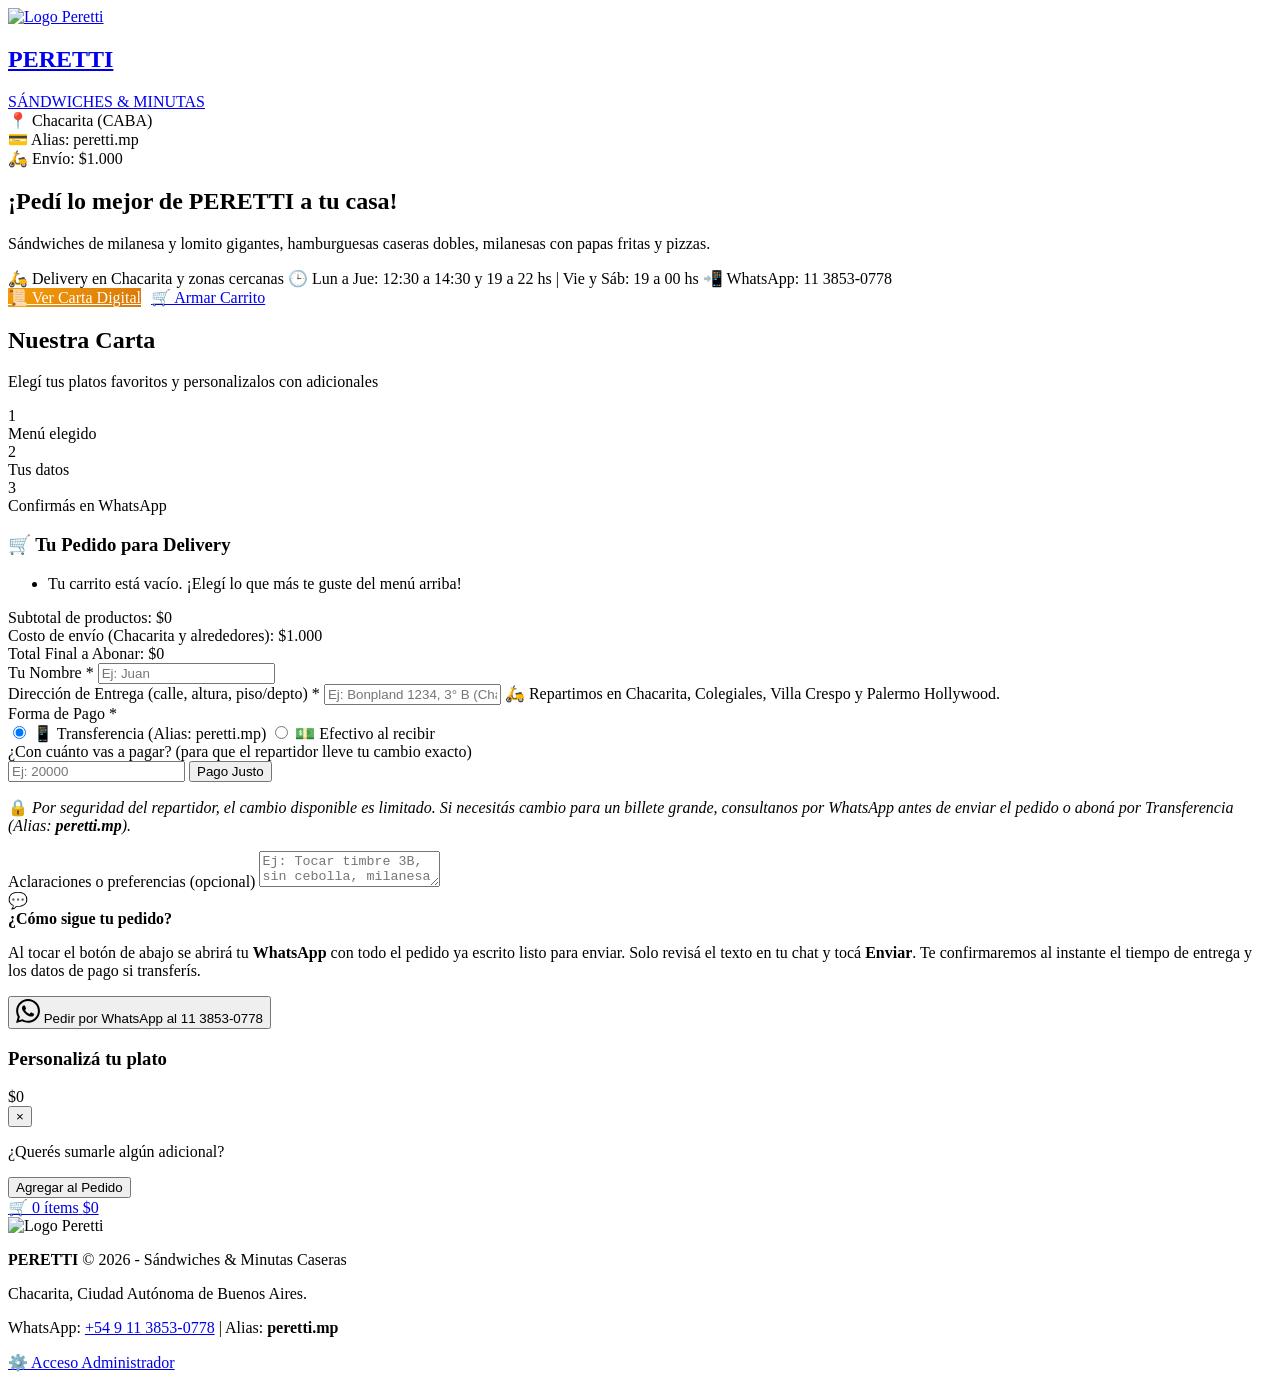
==== index.html @ 995c4666 "Add files via upload" ====
<!DOCTYPE html>
<html lang="es">

<head>
    <meta charset="UTF-8">
    <meta name="viewport" content="width=device-width, initial-scale=1.0">
    <title>PERETTI | Sándwiches, Hamburguesas & Minutas - Chacarita</title>
    <link rel="preconnect" href="https://fonts.googleapis.com">
    <link rel="preconnect" href="https://fonts.gstatic.com" crossorigin>
    <link href="https://fonts.googleapis.com/css2?family=Poppins:wght@400;500;600;700;800&display=swap" rel="stylesheet">
    <link rel="stylesheet" href="css/style.css">
    <link rel="icon" type="image/png" href="img/logo/logo.png">
</head>

<body>

    <header>
        <nav class="navbar">
            <a href="#" class="logo-brand">
                <img src="img/logo/logo.png" alt="Logo Peretti" class="brand-logo-img">
                <div class="brand-text">
                    <h1>PERETTI</h1>
                    <span>SÁNDWICHES & MINUTAS</span>
                </div>
            </a>
            <div class="nav-badges">
                <div class="badge-pill">
                    <span>📍</span> Chacarita (CABA)
                </div>
                <div class="badge-pill" id="nav-alias">
                    <span>💳</span> Alias: peretti.mp
                </div>
                <div class="badge-pill highlight badge-delivery-cost">
                    <span>🛵</span> Envío: $1.000
                </div>
            </div>
        </nav>
    </header>

    <main>
        <!-- HERO BANNER -->
        <section class="hero">
            <div class="hero-banner">
                <div class="hero-info">
                    <h2>¡Pedí lo mejor de <span>PERETTI</span> a tu casa!</h2>
                    <p>Sándwiches de milanesa y lomito gigantes, hamburguesas caseras dobles, milanesas con papas fritas y pizzas.</p>
                    <div class="hero-badges">
                        <span class="hero-badge-item">🛵 Delivery en Chacarita y zonas cercanas</span>
                        <span class="hero-badge-item" id="hero-schedule">🕒 Lun a Jue: 12:30 a 14:30 y 19 a 22 hs | Vie y Sáb: 19 a 00 hs</span>
                        <span class="hero-badge-item">📲 WhatsApp: 11 3853-0778</span>
                    </div>
                </div>
                <div class="hero-cta" style="display: flex; gap: 10px; flex-wrap: wrap;">
                    <a href="menu.html" class="btn-hero-menu" style="background: linear-gradient(135deg, #f59e0b, #d97706); color: #fff;">
                        📜 Ver Carta Digital
                    </a>
                    <a href="#menu" class="btn-hero-menu">
                        🛒 Armar Carrito
                    </a>
                </div>
            </div>
        </section>

        <!-- SECCIÓN DE MENÚ -->
        <section id="menu" class="menu-section">
            <div class="section-header">
                <h2>Nuestra Carta</h2>
                <p>Elegí tus platos favoritos y personalizalos con adicionales</p>
            </div>
            <div id="menu-container">
                <!-- Generado dinámicamente por js/script.js -->
            </div>
        </section>

        <!-- SECCIÓN DE PEDIDO / CHECKOUT -->
        <section id="pedido" class="order-section">
            <div class="checkout-box">

                <!-- STEPPER / NUBE DE PASOS INTERACTIVA -->
                <div class="stepper-container">
                    <div class="step-item active">
                        <div class="step-circle">1</div>
                        <span class="step-label">Menú elegido</span>
                    </div>
                    <div class="step-line"></div>
                    <div class="step-item active">
                        <div class="step-circle">2</div>
                        <span class="step-label">Tus datos</span>
                    </div>
                    <div class="step-line"></div>
                    <div class="step-item">
                        <div class="step-circle">3</div>
                        <span class="step-label">Confirmás en WhatsApp</span>
                    </div>
                </div>

                <h3>🛒 Tu Pedido para Delivery</h3>
                
                <ul id="cart-items">
                    <li id="empty-cart-msg">Tu carrito está vacío. ¡Elegí lo que más te guste del menú arriba!</li>
                </ul>

                <!-- DESGLOSE DE TOTALES -->
                <div class="cart-breakdown">
                    <div class="breakdown-row">
                        <span>Subtotal de productos:</span>
                        <span id="cart-subtotal">$0</span>
                    </div>
                    <div class="breakdown-row">
                        <span>Costo de envío (Chacarita y alrededores):</span>
                        <span id="cart-delivery">$1.000</span>
                    </div>
                    <div class="breakdown-row total-row">
                        <span>Total Final a Abonar:</span>
                        <span id="cart-total">$0</span>
                    </div>
                </div>

                <!-- FORMULARIO DE ENTREGA -->
                <form id="order-form" onsubmit="return false;">
                    <div class="form-group">
                        <label for="nombre">Tu Nombre *</label>
                        <input type="text" id="nombre" class="form-control" placeholder="Ej: Juan" required>
                    </div>

                    <div class="form-group">
                        <label for="direccion">Dirección de Entrega (calle, altura, piso/depto) *</label>
                        <input type="text" id="direccion" class="form-control" placeholder="Ej: Bonpland 1234, 3° B (Chacarita)" required>
                        <span class="input-hint">🛵 Repartimos en Chacarita, Colegiales, Villa Crespo y Palermo Hollywood.</span>
                    </div>

                    <!-- FORMA DE PAGO -->
                    <div class="form-group">
                        <label>Forma de Pago *</label>
                        <div class="radio-group">
                            <label class="radio-card">
                                <input type="radio" name="forma_pago" value="transferencia" checked>
                                📱 Transferencia (Alias: peretti.mp)
                            </label>
                            <label class="radio-card">
                                <input type="radio" name="forma_pago" value="efectivo">
                                💵 Efectivo al recibir
                            </label>
                        </div>
                    </div>

                    <!-- OPCIONES DINÁMICAS DE EFECTIVO -->
                    <div id="cash-options-container" class="cash-options-box hidden">
                        <label for="monto_abona">¿Con cuánto vas a pagar? (para que el repartidor lleve tu cambio exacto)</label>
                        <div class="cash-input-row">
                            <input type="number" id="monto_abona" class="form-control" placeholder="Ej: 20000" min="0" step="500">
                            <button type="button" id="btn-pago-justo" class="btn-secondary">Pago Justo</button>
                        </div>
                        <div id="cash-change-feedback" class="cash-feedback"></div>
                        <p class="cash-security-note">
                            🔒 <em>Por seguridad del repartidor, el cambio disponible es limitado. Si necesitás cambio para un billete grande, consultanos por WhatsApp antes de enviar el pedido o aboná por Transferencia (Alias: <strong>peretti.mp</strong>).</em>
                        </p>
                    </div>

                    <div class="form-group">
                        <label for="aclaraciones">Aclaraciones o preferencias (opcional)</label>
                        <textarea id="aclaraciones" class="form-control" rows="2" placeholder="Ej: Tocar timbre 3B, sin cebolla, milanesa bien cocida..."></textarea>
                    </div>

                    <!-- NUBE INFORMATIVA PRE-WHATSAPP -->
                    <div class="info-cloud-box">
                        <div class="cloud-icon">💬</div>
                        <div class="cloud-text">
                            <strong>¿Cómo sigue tu pedido?</strong>
                            <p>Al tocar el botón de abajo se abrirá tu <strong>WhatsApp</strong> con todo el pedido ya escrito listo para enviar. Solo revisá el texto en tu chat y tocá <strong>Enviar</strong>. Te confirmaremos al instante el tiempo de entrega y los datos de pago si transferís.</p>
                        </div>
                    </div>

                    <button type="button" id="whatsapp-button" class="btn-submit-order">
                        <svg width="24" height="24" viewBox="0 0 24 24" fill="currentColor">
                            <path d="M.057 24l1.687-6.163c-1.041-1.804-1.588-3.849-1.587-5.946.003-6.556 5.338-11.891 11.893-11.891 3.181.001 6.167 1.24 8.413 3.488 2.245 2.248 3.481 5.236 3.48 8.414-.003 6.557-5.338 11.892-11.893 11.892-1.99-.001-3.951-.5-5.688-1.448l-6.305 1.654zm6.597-3.807c1.676.995 3.276 1.591 5.392 1.592 5.448 0 9.886-4.434 9.889-9.885.002-5.462-4.415-9.89-9.881-9.892-5.452 0-9.887 4.434-9.889 9.884-.001 2.225.651 3.891 1.746 5.634l-.999 3.648 3.742-.981zm11.387-5.464c-.074-.124-.272-.198-.57-.347-.297-.149-1.758-.868-2.031-.967-.272-.099-.47-.149-.669.149-.198.297-.768.967-.941 1.165-.173.198-.347.223-.644.074-.297-.149-1.255-.462-2.39-1.475-.883-.788-1.48-1.761-1.653-2.059-.173-.297-.018-.458.13-.606.134-.133.297-.347.446-.521.151-.172.2-.296.3-.495.099-.198.05-.372-.025-.521-.075-.148-.669-1.611-.916-2.206-.242-.579-.487-.501-.669-.51l-.57-.01c-.198 0-.52.074-.792.372s-1.04 1.016-1.04 2.479 1.065 2.876 1.213 3.074c.149.198 2.095 3.2 5.076 4.487.709.306 1.263.489 1.694.626.712.226 1.36.194 1.872.118.571-.085 1.758-.719 2.006-1.413.248-.695.248-1.29.173-1.414z"/>
                        </svg>
                        Pedir por WhatsApp al 11 3853-0778
                    </button>
                </form>
            </div>
        </section>
    </main>

    <!-- MODAL DE ADICIONALES / EXTRAS -->
    <div id="extras-modal" class="modal-backdrop hidden">
        <div class="modal-card">
            <div class="modal-header">
                <div>
                    <h3 id="modal-product-name">Personalizá tu plato</h3>
                    <span id="modal-base-price" class="modal-base-price">$0</span>
                </div>
                <button type="button" id="modal-close-btn" class="modal-close">&times;</button>
            </div>
            <div class="modal-body">
                <p class="extras-subtitle">¿Querés sumarle algún adicional?</p>
                <div id="modal-extras-list" class="extras-list">
                    <!-- Checkboxes generados dinámicamente -->
                </div>
            </div>
            <div class="modal-footer">
                <button type="button" id="modal-confirm-btn" class="btn-confirm-extras">
                    Agregar al Pedido
                </button>
            </div>
        </div>
    </div>

    <!-- Botón flotante para celulares -->
    <a href="#pedido" id="float-cart" class="floating-cart hidden">
        <span>🛒 <span id="float-cart-count">0 ítems</span></span>
        <span id="float-cart-total">$0</span>
    </a>

    <footer>
        <div class="footer-content">
            <img src="img/logo/logo.png" alt="Logo Peretti" class="footer-logo">
            <p><strong>PERETTI</strong> &copy; 2026 - Sándwiches & Minutas Caseras</p>
            <p>Chacarita, Ciudad Autónoma de Buenos Aires.</p>
            <p class="footer-contact">
                WhatsApp: <a href="https://wa.me/5491138530778">+54 9 11 3853-0778</a> | Alias: <strong>peretti.mp</strong>
            </p>
            <p class="footer-admin">
                <a href="admin.html" class="admin-link">⚙️ Acceso Administrador</a>
            </p>
        </div>
    </footer>

    <script src="js/menu-data.js"></script>
    <script src="js/script.js"></script>
</body>

</html>
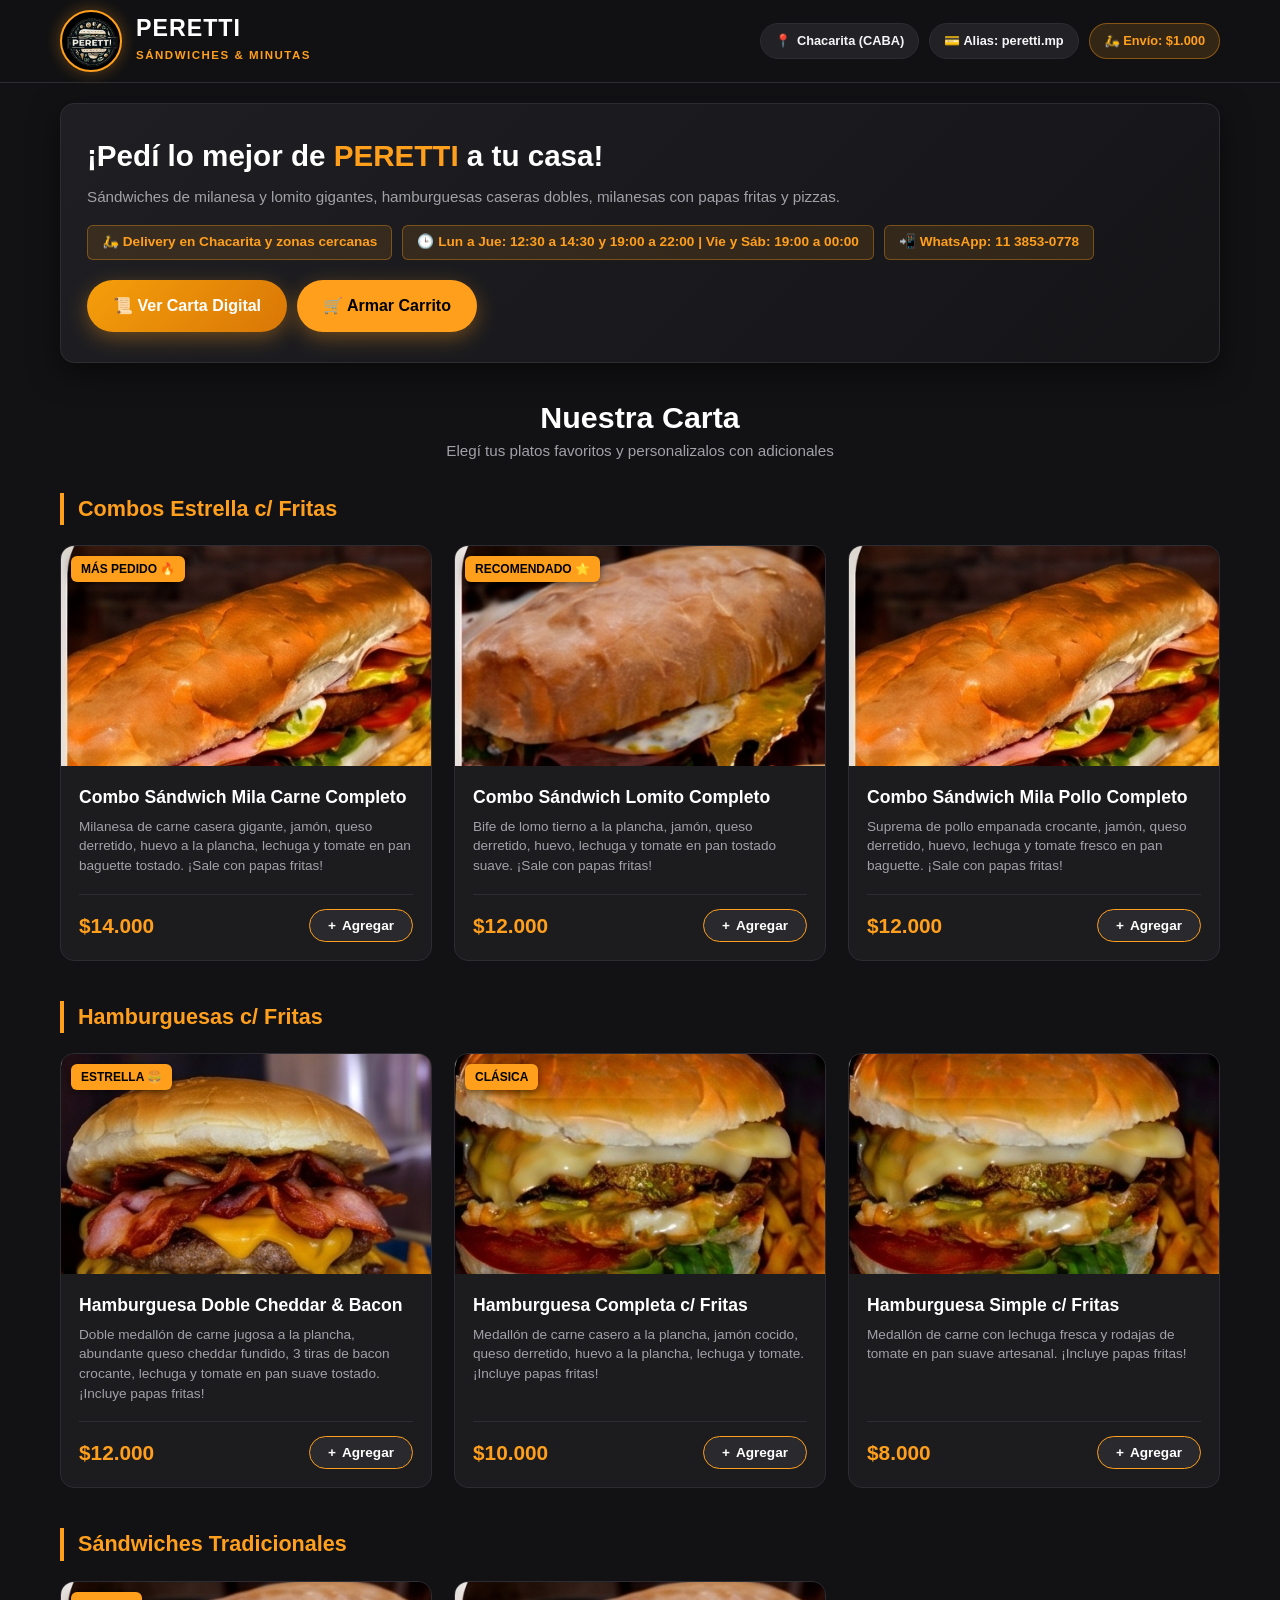
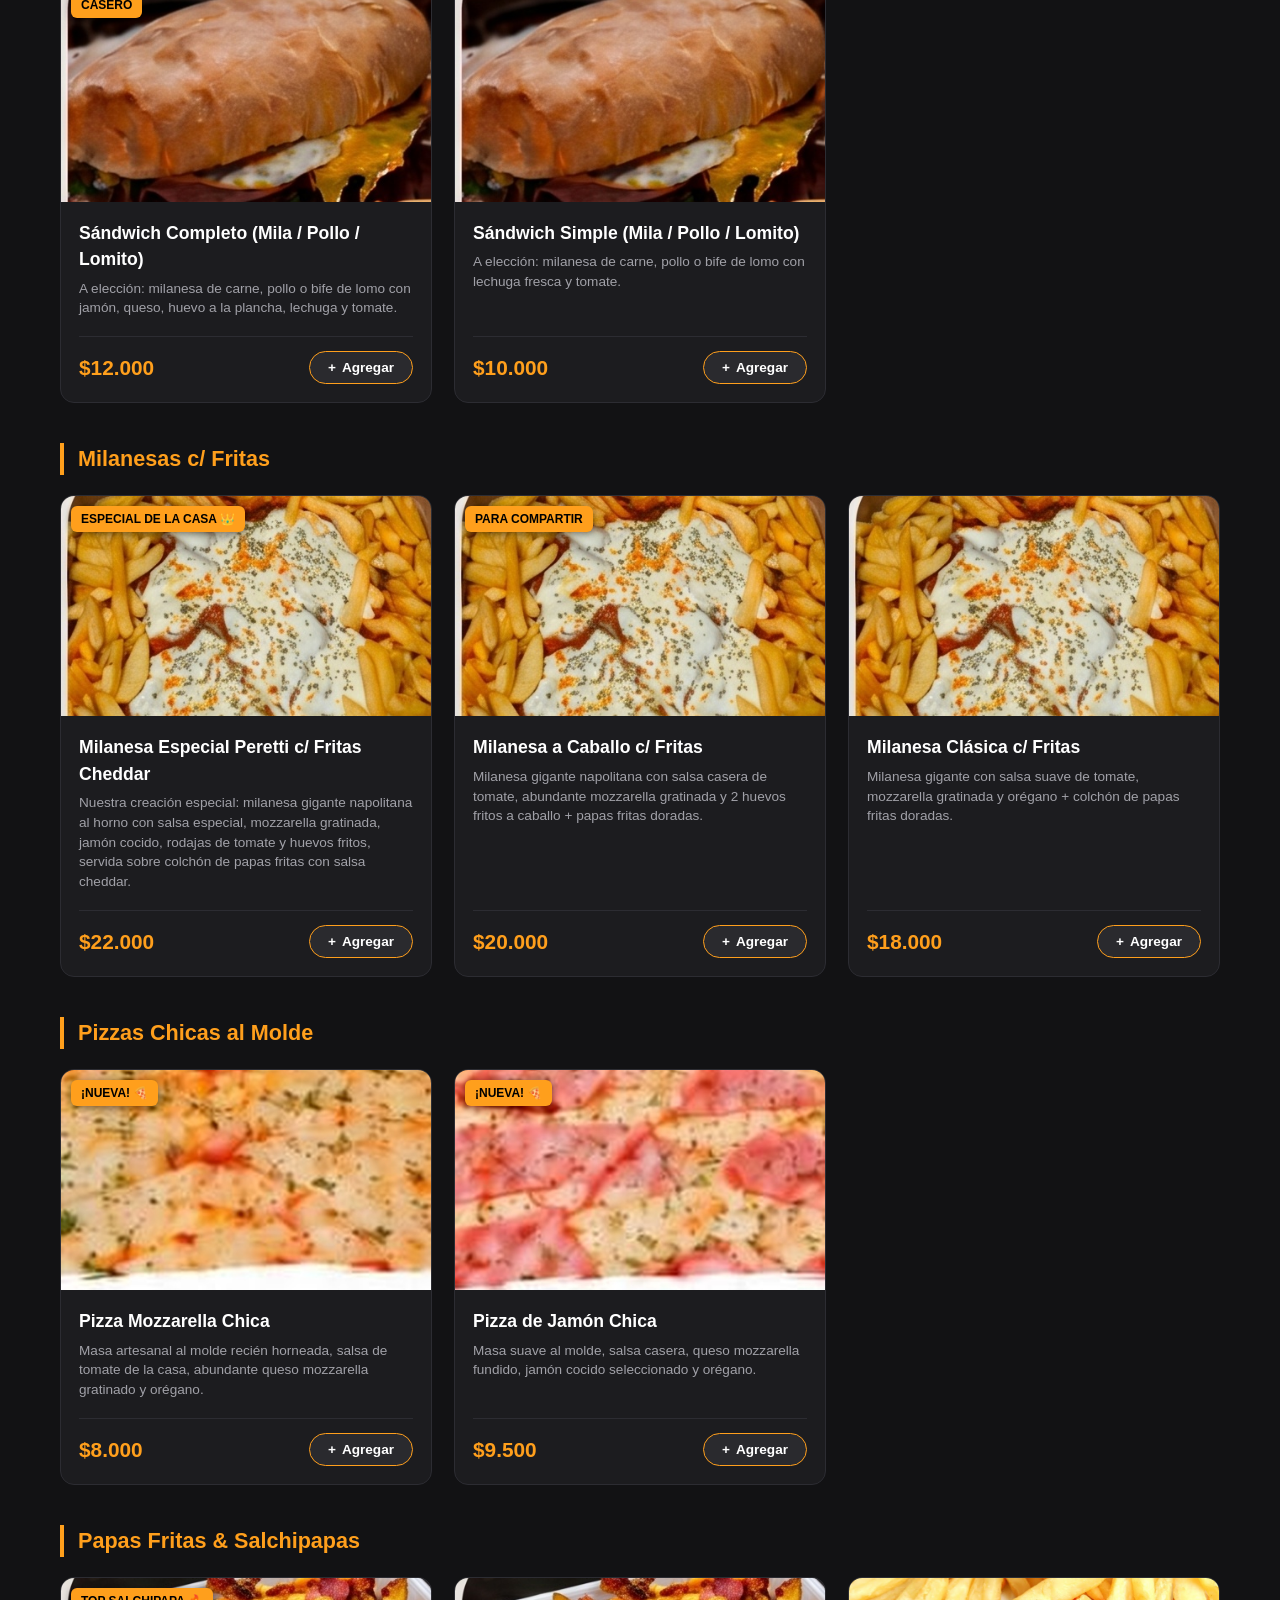
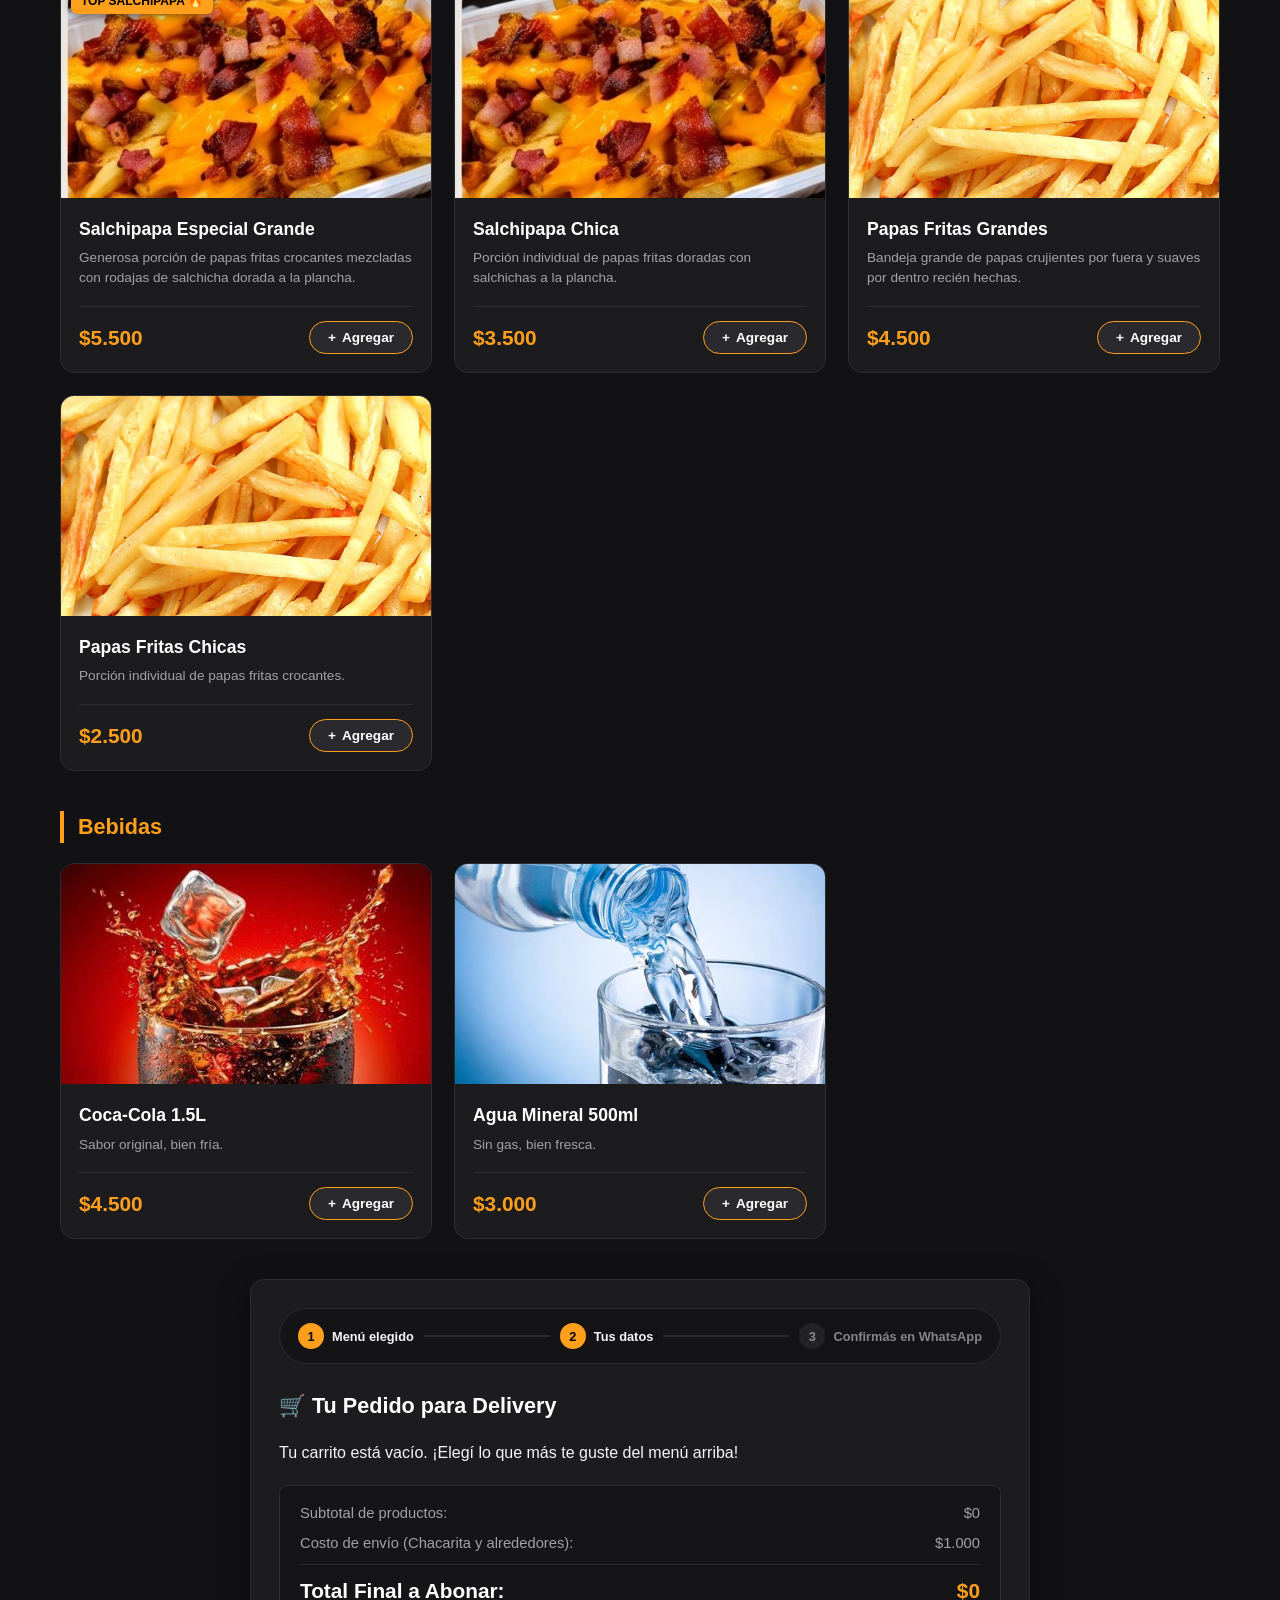
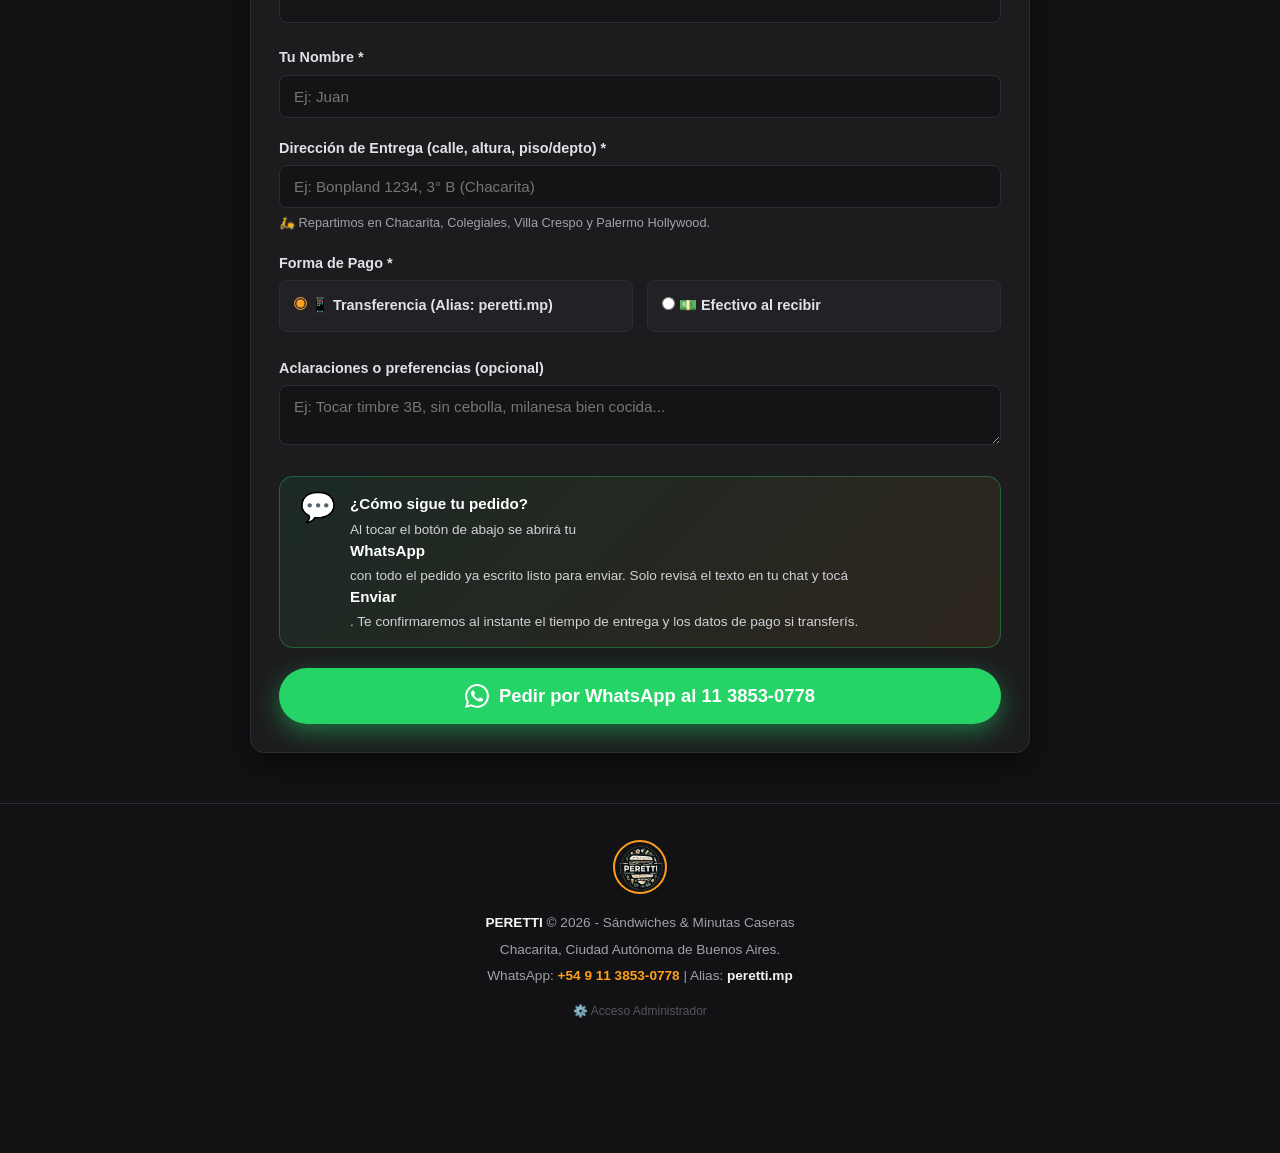
==== commit 8c0204dd: "Add files via upload" ====
--- a/index.html
+++ b/index.html
@@ -8,7 +8,7 @@
     <link rel="preconnect" href="https://fonts.googleapis.com">
     <link rel="preconnect" href="https://fonts.gstatic.com" crossorigin>
     <link href="https://fonts.googleapis.com/css2?family=Poppins:wght@400;500;600;700;800&display=swap" rel="stylesheet">
-    <link rel="stylesheet" href="css/style.css">
+    <link rel="stylesheet" href="css/style.css?v=20261001_v2">
     <link rel="icon" type="image/png" href="img/logo/logo.png">
 </head>
 
@@ -67,6 +67,14 @@
                 <h2>Nuestra Carta</h2>
                 <p>Elegí tus platos favoritos y personalizalos con adicionales</p>
             </div>
+
+            <!-- Barra de Categorías Fijas (Sticky Pills) -->
+            <nav class="sticky-category-bar" id="sticky-category-bar" aria-label="Categorías del menú">
+                <div class="category-pills-scroll" id="category-pills-container">
+                    <!-- Generado dinámicamente -->
+                </div>
+            </nav>
+
             <div id="menu-container">
                 <!-- Generado dinámicamente por js/script.js -->
             </div>
@@ -226,8 +234,8 @@
         </div>
     </footer>
 
-    <script src="js/menu-data.js"></script>
-    <script src="js/script.js"></script>
+    <script src="js/menu-data.js?v=20261001_v2"></script>
+    <script src="js/script.js?v=20261001_v2"></script>
 </body>
 
 </html>
--- a/css/style.css
+++ b/css/style.css
@@ -0,0 +1,959 @@
+:root {
+    --bg-dark: #121214;
+    --bg-card: #1c1c1f;
+    --bg-card-hover: #26262b;
+    --accent-orange: #ff9f1c;
+    --accent-orange-hover: #e08b15;
+    --accent-red: #e63946;
+    --accent-green: #25d366;
+    --accent-green-hover: #1ebd56;
+    --text-light: #f5f5f7;
+    --text-muted: #a1a1a8;
+    --border-color: #2c2c32;
+    --radius-md: 14px;
+    --radius-sm: 8px;
+    --shadow-card: 0 10px 30px rgba(0, 0, 0, 0.5);
+}
+
+* {
+    margin: 0;
+    padding: 0;
+    box-sizing: border-box;
+}
+
+body {
+    font-family: 'Poppins', -apple-system, BlinkMacSystemFont, sans-serif;
+    background-color: var(--bg-dark);
+    color: var(--text-light);
+    line-height: 1.5;
+    padding-bottom: 90px;
+}
+
+/* NAVBAR */
+header {
+    background-color: rgba(18, 18, 20, 0.96);
+    backdrop-filter: blur(14px);
+    position: sticky;
+    top: 0;
+    z-index: 100;
+    border-bottom: 1px solid var(--border-color);
+}
+
+.navbar {
+    max-width: 1200px;
+    margin: 0 auto;
+    display: flex;
+    justify-content: space-between;
+    align-items: center;
+    padding: 10px 20px;
+}
+
+.logo-brand {
+    display: flex;
+    align-items: center;
+    gap: 14px;
+    text-decoration: none;
+    color: var(--text-light);
+}
+
+/* LOGO HD MEJORADO: MÁS GRANDE, NÍTIDO Y BRILLANTE */
+.brand-logo-img {
+    height: 62px;
+    width: 62px;
+    border-radius: 50%;
+    object-fit: contain;
+    background: #000000;
+    box-shadow: 0 0 16px rgba(255, 159, 28, 0.35);
+    border: 2px solid var(--accent-orange);
+    transition: transform 0.2s ease, box-shadow 0.2s ease;
+}
+
+.brand-logo-img:hover {
+    transform: scale(1.05);
+    box-shadow: 0 0 22px rgba(255, 159, 28, 0.55);
+}
+
+.brand-text h1 {
+    font-size: 1.45rem;
+    font-weight: 800;
+    letter-spacing: 1px;
+    color: #ffffff;
+    line-height: 1.1;
+}
+
+.brand-text span {
+    font-size: 0.72rem;
+    color: var(--accent-orange);
+    text-transform: uppercase;
+    font-weight: 700;
+    letter-spacing: 1.5px;
+}
+
+.nav-badges {
+    display: flex;
+    gap: 10px;
+}
+
+.badge-pill {
+    background: #222226;
+    color: var(--text-light);
+    font-size: 0.8rem;
+    padding: 7px 14px;
+    border-radius: 20px;
+    font-weight: 600;
+    display: flex;
+    align-items: center;
+    gap: 6px;
+    border: 1px solid var(--border-color);
+}
+
+.badge-pill.highlight {
+    background: rgba(255, 159, 28, 0.15);
+    color: var(--accent-orange);
+    border-color: rgba(255, 159, 28, 0.4);
+}
+
+/* HERO SECTION */
+.hero {
+    max-width: 1200px;
+    margin: 20px auto;
+    padding: 0 20px;
+}
+
+.hero-banner {
+    background: linear-gradient(135deg, #1f1f23, #151518);
+    border: 1px solid var(--border-color);
+    border-radius: var(--radius-md);
+    padding: 30px 26px;
+    display: flex;
+    flex-wrap: wrap;
+    align-items: center;
+    justify-content: space-between;
+    gap: 20px;
+    box-shadow: var(--shadow-card);
+}
+
+.hero-info h2 {
+    font-size: 1.85rem;
+    font-weight: 800;
+    color: #ffffff;
+    margin-bottom: 8px;
+}
+
+.hero-info h2 span {
+    color: var(--accent-orange);
+}
+
+.hero-info p {
+    color: var(--text-muted);
+    font-size: 0.95rem;
+    margin-bottom: 16px;
+}
+
+.hero-badges {
+    display: flex;
+    flex-wrap: wrap;
+    gap: 10px;
+}
+
+.hero-badge-item {
+    background: rgba(255, 159, 28, 0.12);
+    border: 1px solid rgba(255, 159, 28, 0.35);
+    color: var(--accent-orange);
+    padding: 6px 14px;
+    border-radius: 6px;
+    font-size: 0.85rem;
+    font-weight: 600;
+}
+
+.btn-hero-menu {
+    background: var(--accent-orange);
+    color: #000000;
+    padding: 14px 26px;
+    border-radius: 30px;
+    text-decoration: none;
+    font-weight: 800;
+    font-size: 1rem;
+    display: inline-flex;
+    align-items: center;
+    gap: 8px;
+    box-shadow: 0 6px 20px rgba(255, 159, 28, 0.35);
+    transition: transform 0.15s, background 0.2s;
+}
+
+.btn-hero-menu:hover {
+    background: var(--accent-orange-hover);
+    transform: translateY(-2px);
+}
+
+/* MENU SECTION */
+.menu-section {
+    max-width: 1200px;
+    margin: 32px auto;
+    padding: 0 20px;
+}
+
+.section-header {
+    text-align: center;
+    margin-bottom: 30px;
+}
+
+.section-header h2 {
+    font-size: 1.9rem;
+    font-weight: 800;
+    color: #ffffff;
+}
+
+.section-header p {
+    color: var(--text-muted);
+    font-size: 0.95rem;
+}
+
+.category-section {
+    margin-bottom: 40px;
+}
+
+.category-title {
+    font-size: 1.35rem;
+    font-weight: 700;
+    color: var(--accent-orange);
+    border-left: 4px solid var(--accent-orange);
+    padding-left: 14px;
+    margin-bottom: 20px;
+}
+
+.products-grid {
+    display: grid;
+    grid-template-columns: repeat(auto-fill, minmax(280px, 1fr));
+    gap: 22px;
+}
+
+.product-card {
+    background: var(--bg-card);
+    border: 1px solid var(--border-color);
+    border-radius: var(--radius-md);
+    overflow: hidden;
+    display: flex;
+    flex-direction: column;
+    transition: transform 0.2s, box-shadow 0.2s, border-color 0.2s;
+}
+
+.product-card:hover {
+    transform: translateY(-5px);
+    border-color: rgba(255, 159, 28, 0.45);
+    box-shadow: 0 14px 30px rgba(0, 0, 0, 0.6);
+}
+
+.product-img-wrapper {
+    position: relative;
+    width: 100%;
+    height: 220px;
+    background: #252528;
+}
+
+.product-img {
+    width: 100%;
+    height: 100%;
+    object-fit: cover;
+}
+
+.product-badge {
+    position: absolute;
+    top: 10px;
+    left: 10px;
+    background: var(--accent-orange);
+    color: #000;
+    font-weight: 800;
+    font-size: 0.75rem;
+    padding: 4px 10px;
+    border-radius: 6px;
+    text-transform: uppercase;
+    box-shadow: 0 2px 8px rgba(0,0,0,0.5);
+}
+
+.product-info {
+    padding: 18px;
+    display: flex;
+    flex-direction: column;
+    flex-grow: 1;
+}
+
+.product-title {
+    font-size: 1.1rem;
+    font-weight: 700;
+    color: #ffffff;
+    margin-bottom: 6px;
+}
+
+.product-desc {
+    color: var(--text-muted);
+    font-size: 0.85rem;
+    line-height: 1.45;
+    margin-bottom: 18px;
+    flex-grow: 1;
+}
+
+.product-footer {
+    display: flex;
+    justify-content: space-between;
+    align-items: center;
+    border-top: 1px solid var(--border-color);
+    padding-top: 14px;
+}
+
+.product-price {
+    font-size: 1.3rem;
+    font-weight: 800;
+    color: var(--accent-orange);
+}
+
+.btn-add {
+    background: #2a2a2e;
+    color: #ffffff;
+    border: 1px solid var(--accent-orange);
+    padding: 8px 18px;
+    border-radius: 20px;
+    font-weight: 700;
+    font-size: 0.85rem;
+    cursor: pointer;
+    display: inline-flex;
+    align-items: center;
+    gap: 6px;
+    transition: all 0.2s;
+}
+
+.btn-add:hover {
+    background: var(--accent-orange);
+    color: #000000;
+}
+
+/* STEPPER INTERACTIVO DE PASOS (NUBE DE PROGRESO) */
+.stepper-container {
+    display: flex;
+    align-items: center;
+    justify-content: space-between;
+    margin-bottom: 26px;
+    padding: 14px 18px;
+    background: #141416;
+    border: 1px solid var(--border-color);
+    border-radius: 30px;
+}
+
+.step-item {
+    display: flex;
+    align-items: center;
+    gap: 8px;
+    opacity: 0.5;
+    transition: opacity 0.3s;
+}
+
+.step-item.active {
+    opacity: 1;
+}
+
+.step-circle {
+    width: 26px;
+    height: 26px;
+    border-radius: 50%;
+    background: #333338;
+    color: #fff;
+    display: flex;
+    align-items: center;
+    justify-content: center;
+    font-size: 0.8rem;
+    font-weight: 800;
+}
+
+.step-item.active .step-circle {
+    background: var(--accent-orange);
+    color: #000;
+}
+
+.step-label {
+    font-size: 0.8rem;
+    font-weight: 600;
+}
+
+.step-line {
+    flex-grow: 1;
+    height: 2px;
+    background: #2c2c32;
+    margin: 0 10px;
+}
+
+/* CHECKOUT / CART CONTAINER */
+.order-section {
+    max-width: 820px;
+    margin: 40px auto;
+    padding: 0 20px;
+}
+
+.checkout-box {
+    background: var(--bg-card);
+    border: 1px solid var(--border-color);
+    border-radius: var(--radius-md);
+    padding: 28px;
+    box-shadow: var(--shadow-card);
+}
+
+.checkout-box h3 {
+    font-size: 1.35rem;
+    font-weight: 800;
+    margin-bottom: 18px;
+    color: #ffffff;
+}
+
+#cart-items {
+    list-style: none;
+    margin-bottom: 20px;
+}
+
+.cart-item {
+    display: flex;
+    justify-content: space-between;
+    align-items: center;
+    padding: 12px 0;
+    border-bottom: 1px solid var(--border-color);
+}
+
+.cart-item-info strong {
+    display: block;
+    font-size: 0.95rem;
+}
+
+.cart-item-price {
+    color: var(--accent-orange);
+    font-size: 0.9rem;
+    font-weight: 600;
+}
+
+.cart-item-controls {
+    display: flex;
+    align-items: center;
+    gap: 8px;
+}
+
+.qty-btn {
+    background: #333338;
+    color: #fff;
+    border: none;
+    width: 28px;
+    height: 28px;
+    border-radius: 6px;
+    font-weight: bold;
+    cursor: pointer;
+    transition: background 0.15s;
+}
+
+.qty-btn:hover {
+    background: #4a4a52;
+}
+
+.qty-num {
+    font-weight: 700;
+    min-width: 20px;
+    text-align: center;
+}
+
+.remove-btn {
+    background: none;
+    border: none;
+    color: #e63946;
+    font-size: 1.4rem;
+    cursor: pointer;
+    margin-left: 6px;
+    line-height: 1;
+}
+
+/* DESGLOSE DE TOTALES */
+.cart-breakdown {
+    background: #151518;
+    border: 1px solid var(--border-color);
+    border-radius: var(--radius-sm);
+    padding: 16px 20px;
+    margin-bottom: 24px;
+}
+
+.breakdown-row {
+    display: flex;
+    justify-content: space-between;
+    margin-bottom: 8px;
+    font-size: 0.92rem;
+    color: var(--text-muted);
+}
+
+.breakdown-row.total-row {
+    border-top: 1px solid var(--border-color);
+    padding-top: 10px;
+    margin-top: 10px;
+    margin-bottom: 0;
+    font-size: 1.3rem;
+    font-weight: 800;
+    color: #ffffff;
+}
+
+.breakdown-row.total-row #cart-total {
+    color: var(--accent-orange);
+}
+
+/* FORM STYLES */
+.form-group {
+    margin-bottom: 20px;
+}
+
+.form-group label {
+    display: block;
+    font-weight: 600;
+    font-size: 0.9rem;
+    margin-bottom: 6px;
+    color: #e2e2e6;
+}
+
+.input-hint {
+    display: block;
+    font-size: 0.8rem;
+    color: var(--text-muted);
+    margin-top: 5px;
+}
+
+.form-control {
+    width: 100%;
+    padding: 12px 14px;
+    background: #141416;
+    border: 1px solid var(--border-color);
+    border-radius: var(--radius-sm);
+    color: #fff;
+    font-size: 0.95rem;
+    font-family: inherit;
+    transition: border-color 0.2s;
+}
+
+.form-control:focus {
+    outline: none;
+    border-color: var(--accent-orange);
+}
+
+.radio-group {
+    display: flex;
+    gap: 14px;
+    flex-wrap: wrap;
+    margin-top: 6px;
+}
+
+.radio-card {
+    flex: 1;
+    min-width: 150px;
+    background: #222226;
+    border: 1px solid var(--border-color);
+    padding: 14px;
+    border-radius: var(--radius-sm);
+    display: flex;
+    align-items: center;
+    gap: 8px;
+    cursor: pointer;
+    font-size: 0.9rem;
+    font-weight: 600;
+    transition: border-color 0.2s;
+}
+
+.radio-card:hover {
+    border-color: rgba(255, 159, 28, 0.4);
+}
+
+.radio-card input {
+    accent-color: var(--accent-orange);
+}
+
+/* OPCIONES DE EFECTIVO */
+.cash-options-box {
+    background: #18181c;
+    border: 1px dashed rgba(255, 159, 28, 0.4);
+    border-radius: var(--radius-sm);
+    padding: 16px;
+    margin-bottom: 20px;
+}
+
+.cash-options-box.hidden {
+    display: none;
+}
+
+.cash-input-row {
+    display: flex;
+    gap: 10px;
+    margin-top: 8px;
+}
+
+.btn-secondary {
+    background: #2a2a30;
+    color: var(--accent-orange);
+    border: 1px solid var(--accent-orange);
+    padding: 0 16px;
+    border-radius: var(--radius-sm);
+    font-weight: 700;
+    font-size: 0.85rem;
+    cursor: pointer;
+    white-space: nowrap;
+}
+
+.btn-secondary:hover {
+    background: var(--accent-orange);
+    color: #000;
+}
+
+.cash-feedback {
+    margin-top: 10px;
+    font-size: 0.9rem;
+}
+
+.change-exact {
+    color: var(--accent-green);
+    font-weight: 600;
+}
+
+.change-info {
+    color: var(--accent-orange);
+}
+
+.change-warn {
+    color: var(--accent-red);
+    font-weight: 600;
+}
+
+.cash-security-note {
+    font-size: 0.78rem;
+    color: var(--text-muted);
+    margin-top: 10px;
+    line-height: 1.4;
+}
+
+/* NUBE INFORMATIVA PRE-WHATSAPP */
+.info-cloud-box {
+    background: linear-gradient(135deg, rgba(37, 211, 102, 0.08), rgba(255, 159, 28, 0.08));
+    border: 1px solid rgba(37, 211, 102, 0.35);
+    border-radius: var(--radius-md);
+    padding: 16px 20px;
+    margin: 24px 0 20px 0;
+    display: flex;
+    gap: 14px;
+    align-items: flex-start;
+}
+
+.cloud-icon {
+    font-size: 1.8rem;
+    line-height: 1;
+}
+
+.cloud-text strong {
+    display: block;
+    color: #ffffff;
+    font-size: 0.95rem;
+    margin-bottom: 4px;
+}
+
+.cloud-text p {
+    color: #d1d1d6;
+    font-size: 0.85rem;
+    line-height: 1.45;
+}
+
+.btn-submit-order {
+    width: 100%;
+    background: var(--accent-green);
+    color: #ffffff;
+    border: none;
+    padding: 16px;
+    border-radius: 30px;
+    font-size: 1.15rem;
+    font-weight: 800;
+    cursor: pointer;
+    display: flex;
+    align-items: center;
+    justify-content: center;
+    gap: 10px;
+    box-shadow: 0 8px 24px rgba(37, 211, 102, 0.45);
+    transition: transform 0.15s, background 0.2s;
+}
+
+.btn-submit-order:hover {
+    background: var(--accent-green-hover);
+    transform: translateY(-2px);
+}
+
+/* FLOATING MOBILE CART */
+.floating-cart {
+    position: fixed;
+    bottom: 16px;
+    left: 20px;
+    right: 20px;
+    max-width: 500px;
+    margin: 0 auto;
+    background: var(--accent-orange);
+    color: #000;
+    padding: 14px 20px;
+    border-radius: 30px;
+    display: flex;
+    justify-content: space-between;
+    align-items: center;
+    font-weight: 800;
+    text-decoration: none;
+    box-shadow: 0 8px 24px rgba(0, 0, 0, 0.7);
+    z-index: 99;
+}
+
+.floating-cart.hidden {
+    display: none;
+}
+
+/* TOAST */
+#peretti-toast {
+    position: fixed;
+    bottom: 80px;
+    left: 50%;
+    transform: translateX(-50%);
+    background: rgba(28, 28, 32, 0.95);
+    color: #fff;
+    padding: 10px 22px;
+    border-radius: 20px;
+    font-size: 0.9rem;
+    font-weight: 600;
+    border: 1px solid var(--accent-orange);
+    box-shadow: 0 4px 20px rgba(0, 0, 0, 0.7);
+    opacity: 0;
+    pointer-events: none;
+    transition: opacity 0.25s ease;
+    z-index: 200;
+}
+
+#peretti-toast.toast-show {
+    opacity: 1;
+}
+
+/* FOOTER */
+footer {
+    border-top: 1px solid var(--border-color);
+    padding: 36px 20px;
+    text-align: center;
+    margin-top: 50px;
+}
+
+.footer-content {
+    max-width: 600px;
+    margin: 0 auto;
+}
+
+.footer-logo {
+    height: 54px;
+    width: 54px;
+    border-radius: 50%;
+    margin-bottom: 12px;
+    border: 2px solid var(--accent-orange);
+}
+
+footer p {
+    color: var(--text-muted);
+    font-size: 0.85rem;
+    margin-bottom: 6px;
+}
+
+footer strong {
+    color: var(--text-light);
+}
+
+.footer-contact a {
+    color: var(--accent-orange);
+    text-decoration: none;
+    font-weight: 600;
+}
+
+@media (max-width: 650px) {
+    .navbar {
+        padding: 10px 14px;
+    }
+    .brand-logo-img {
+        height: 52px;
+        width: 52px;
+    }
+    .nav-badges {
+        display: none;
+    }
+    .hero-banner {
+        padding: 22px 18px;
+    }
+    .stepper-container {
+        padding: 10px 12px;
+    }
+    .step-label {
+        font-size: 0.72rem;
+    }
+}
+
+
+/* MODAL DE ADICIONALES */
+.modal-backdrop {
+    position: fixed;
+    top: 0;
+    left: 0;
+    width: 100%;
+    height: 100%;
+    background: rgba(0, 0, 0, 0.75);
+    backdrop-filter: blur(6px);
+    display: flex;
+    align-items: center;
+    justify-content: center;
+    z-index: 1000;
+    padding: 16px;
+    transition: opacity 0.2s ease;
+}
+
+.modal-backdrop.hidden {
+    display: none;
+}
+
+.modal-card {
+    background: #1c1c1f;
+    border: 1px solid var(--border-color);
+    border-radius: var(--radius-md);
+    width: 100%;
+    max-width: 440px;
+    box-shadow: 0 16px 40px rgba(0, 0, 0, 0.8);
+    overflow: hidden;
+    animation: modalPop 0.2s cubic-bezier(0.16, 1, 0.3, 1);
+}
+
+@keyframes modalPop {
+    from { transform: scale(0.92); opacity: 0; }
+    to { transform: scale(1); opacity: 1; }
+}
+
+.modal-header {
+    padding: 18px 20px;
+    border-bottom: 1px solid var(--border-color);
+    display: flex;
+    justify-content: space-between;
+    align-items: flex-start;
+}
+
+.modal-header h3 {
+    font-size: 1.15rem;
+    color: #fff;
+    margin-bottom: 2px;
+}
+
+.modal-base-price {
+    font-size: 0.85rem;
+    color: var(--accent-orange);
+    font-weight: 600;
+}
+
+.modal-close {
+    background: none;
+    border: none;
+    color: var(--text-muted);
+    font-size: 1.8rem;
+    line-height: 1;
+    cursor: pointer;
+    padding: 0;
+}
+
+.modal-close:hover {
+    color: #fff;
+}
+
+.modal-body {
+    padding: 18px 20px;
+}
+
+.extras-subtitle {
+    font-size: 0.9rem;
+    color: #e0e0e0;
+    font-weight: 600;
+    margin-bottom: 12px;
+}
+
+.extras-list {
+    display: flex;
+    flex-direction: column;
+    gap: 10px;
+}
+
+.extra-checkbox-row {
+    display: flex;
+    align-items: center;
+    justify-content: space-between;
+    background: #242428;
+    border: 1px solid var(--border-color);
+    padding: 12px 14px;
+    border-radius: var(--radius-sm);
+    cursor: pointer;
+    transition: border-color 0.2s, background 0.2s;
+}
+
+.extra-checkbox-row:hover {
+    border-color: rgba(255, 159, 28, 0.4);
+    background: #2a2a30;
+}
+
+.extra-checkbox-row input {
+    accent-color: var(--accent-orange);
+    width: 18px;
+    height: 18px;
+    margin-right: 12px;
+}
+
+.extra-name {
+    flex-grow: 1;
+    font-size: 0.9rem;
+    color: #ffffff;
+    font-weight: 500;
+}
+
+.extra-price {
+    color: var(--accent-orange);
+    font-weight: 700;
+    font-size: 0.9rem;
+}
+
+.modal-footer {
+    padding: 16px 20px;
+    border-top: 1px solid var(--border-color);
+    background: #161619;
+}
+
+.btn-confirm-extras {
+    width: 100%;
+    background: var(--accent-green);
+    color: #fff;
+    border: none;
+    padding: 14px;
+    border-radius: 30px;
+    font-size: 1.05rem;
+    font-weight: 800;
+    cursor: pointer;
+    transition: background 0.2s;
+}
+
+.btn-confirm-extras:hover {
+    background: var(--accent-green-hover);
+}
+
+.cart-item-extras {
+    display: block;
+    color: var(--accent-orange);
+    font-size: 0.78rem;
+    margin-top: 2px;
+}
+
+.footer-admin {
+    margin-top: 14px;
+}
+
+.admin-link {
+    font-size: 0.75rem;
+    color: #55555c;
+    text-decoration: none;
+    transition: color 0.2s;
+}
+
+.admin-link:hover {
+    color: var(--accent-orange);
+}
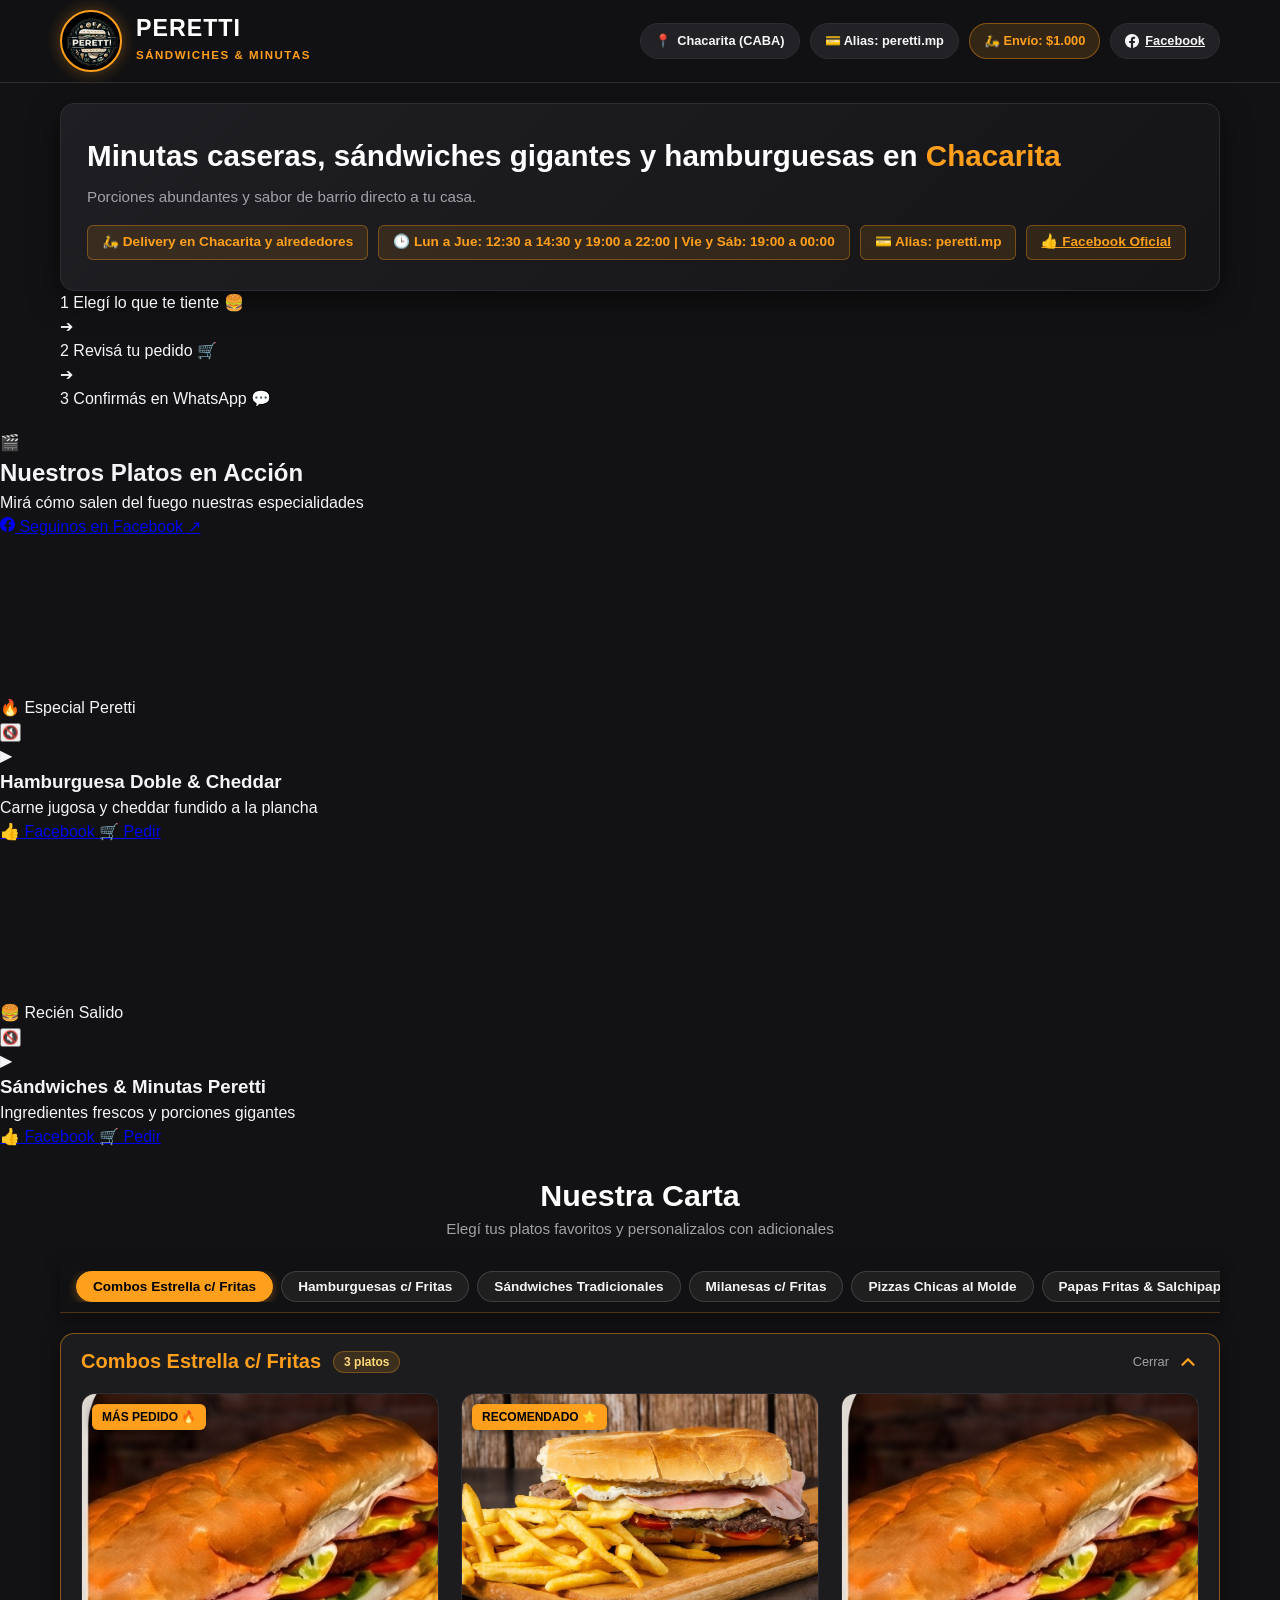
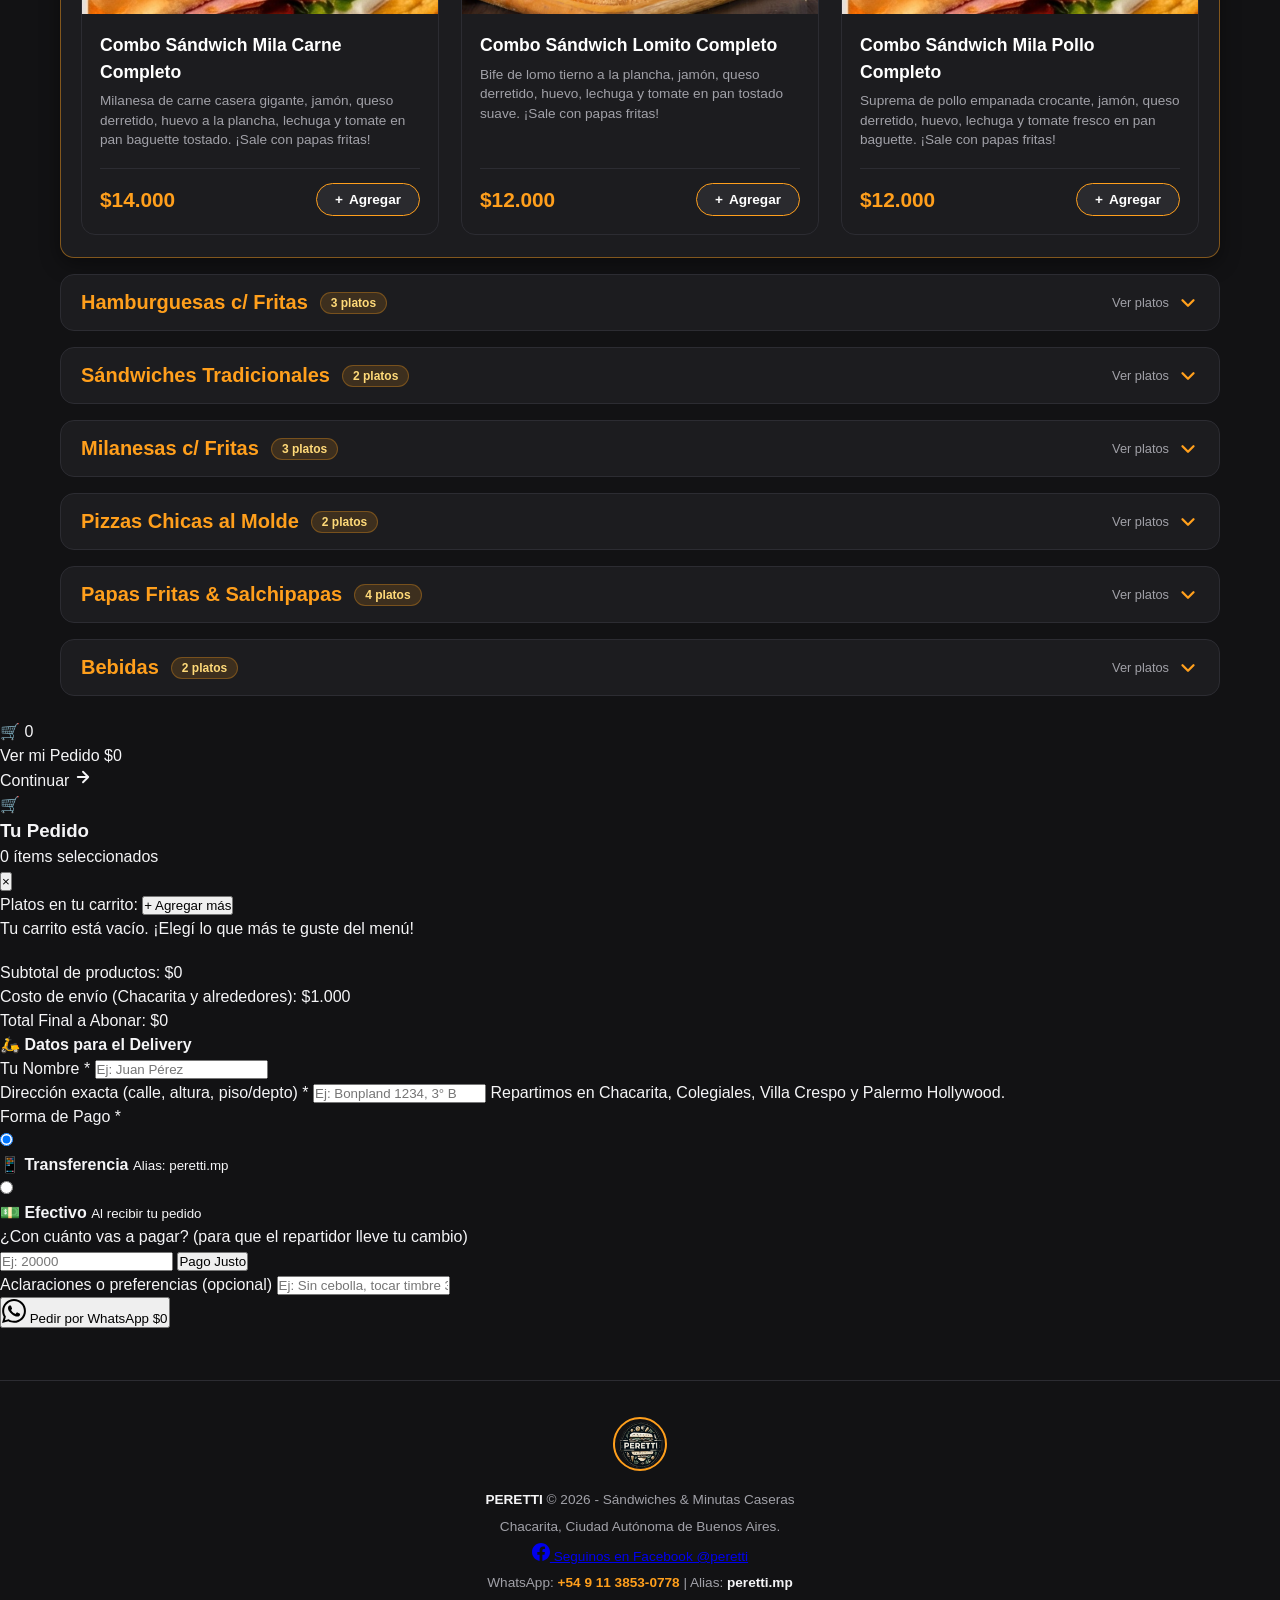
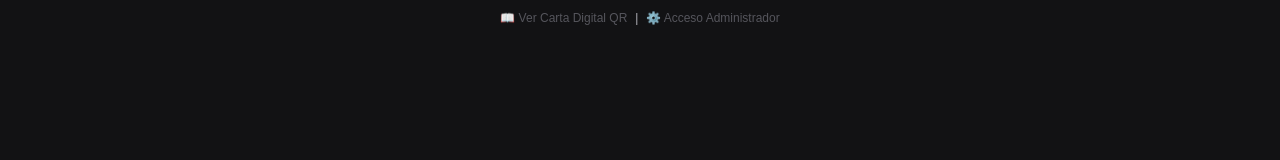
==== commit 2d612c65: "Add files via upload" ====
--- a/index.html
+++ b/index.html
@@ -8,7 +8,7 @@
     <link rel="preconnect" href="https://fonts.googleapis.com">
     <link rel="preconnect" href="https://fonts.gstatic.com" crossorigin>
     <link href="https://fonts.googleapis.com/css2?family=Poppins:wght@400;500;600;700;800&display=swap" rel="stylesheet">
-    <link rel="stylesheet" href="css/style.css?v=20261001_v2">
+    <link rel="stylesheet" href="css/style.css?v=20261008_v1">
     <link rel="icon" type="image/png" href="img/logo/logo.png">
 </head>
 
@@ -33,30 +33,121 @@
                 <div class="badge-pill highlight badge-delivery-cost">
                     <span>🛵</span> Envío: $1.000
                 </div>
+                <a href="https://www.facebook.com/profile.php?id=61594187432744" target="_blank" rel="noopener noreferrer" class="badge-pill badge-facebook">
+                    <svg width="14" height="14" viewBox="0 0 24 24" fill="currentColor"><path d="M24 12.073c0-6.627-5.373-12-12-12s-12 5.373-12 12c0 5.99 4.388 10.954 10.125 11.854v-8.385H7.078v-3.47h3.047V9.43c0-3.007 1.792-4.669 4.533-4.669 1.312 0 2.686.235 2.686.235v2.953H15.83c-1.491 0-1.956.925-1.956 1.874v2.25h3.328l-.532 3.47h-2.796v8.385C19.612 23.027 24 18.062 24 12.073z"/></svg>
+                    Facebook
+                </a>
             </div>
         </nav>
     </header>
 
     <main>
-        <!-- HERO BANNER -->
+        <!-- HERO BANNER COMPACTO & APETITOSO -->
         <section class="hero">
             <div class="hero-banner">
                 <div class="hero-info">
-                    <h2>¡Pedí lo mejor de <span>PERETTI</span> a tu casa!</h2>
-                    <p>Sándwiches de milanesa y lomito gigantes, hamburguesas caseras dobles, milanesas con papas fritas y pizzas.</p>
+                    <h2>Minutas caseras, sándwiches gigantes y hamburguesas en <span>Chacarita</span></h2>
+                    <p class="hero-lead">Porciones abundantes y sabor de barrio directo a tu casa.</p>
                     <div class="hero-badges">
-                        <span class="hero-badge-item">🛵 Delivery en Chacarita y zonas cercanas</span>
+                        <span class="hero-badge-item">🛵 Delivery en Chacarita y alrededores</span>
                         <span class="hero-badge-item" id="hero-schedule">🕒 Lun a Jue: 12:30 a 14:30 y 19 a 22 hs | Vie y Sáb: 19 a 00 hs</span>
-                        <span class="hero-badge-item">📲 WhatsApp: 11 3853-0778</span>
-                    </div>
-                </div>
-                <div class="hero-cta" style="display: flex; gap: 10px; flex-wrap: wrap;">
-                    <a href="menu.html" class="btn-hero-menu" style="background: linear-gradient(135deg, #f59e0b, #d97706); color: #fff;">
-                        📜 Ver Carta Digital
-                    </a>
-                    <a href="#menu" class="btn-hero-menu">
-                        🛒 Armar Carrito
-                    </a>
+                        <span class="hero-badge-item">💳 Alias: <strong>peretti.mp</strong></span>
+                        <a href="https://www.facebook.com/profile.php?id=61594187432744" target="_blank" rel="noopener noreferrer" class="hero-badge-item hero-badge-fb">
+                            👍 Facebook Oficial
+                        </a>
+                    </div>
+                </div>
+            </div>
+
+            <!-- CINTA DINÁMICA: CÓMO PEDIR EN 3 PASOS SIMPLES -->
+            <div class="quick-order-steps">
+                <div class="step-pill">
+                    <span class="step-num">1</span>
+                    <span class="step-text">Elegí lo que te tiente 🍔</span>
+                </div>
+                <span class="step-arrow">➔</span>
+                <div class="step-pill">
+                    <span class="step-num">2</span>
+                    <span class="step-text">Revisá tu pedido 🛒</span>
+                </div>
+                <span class="step-arrow">➔</span>
+                <div class="step-pill">
+                    <span class="step-num">3</span>
+                    <span class="step-text">Confirmás en WhatsApp 💬</span>
+                </div>
+            </div>
+        </section>
+
+        <!-- SECCIÓN DE REELS EN ACCIÓN -->
+        <section class="reels-section" aria-label="Nuestros Platos en Acción">
+            <div class="reels-header">
+                <div class="reels-title-wrap">
+                    <span class="reels-icon-badge">🎬</span>
+                    <div>
+                        <h2 class="reels-title">Nuestros Platos en Acción</h2>
+                        <p class="reels-subtitle">Mirá cómo salen del fuego nuestras especialidades</p>
+                    </div>
+                </div>
+                <a href="https://www.facebook.com/profile.php?id=61594187432744" target="_blank" rel="noopener noreferrer" class="reels-fb-link">
+                    <svg width="15" height="15" viewBox="0 0 24 24" fill="currentColor"><path d="M24 12.073c0-6.627-5.373-12-12-12s-12 5.373-12 12c0 5.99 4.388 10.954 10.125 11.854v-8.385H7.078v-3.47h3.047V9.43c0-3.007 1.792-4.669 4.533-4.669 1.312 0 2.686.235 2.686.235v2.953H15.83c-1.491 0-1.956.925-1.956 1.874v2.25h3.328l-.532 3.47h-2.796v8.385C19.612 23.027 24 18.062 24 12.073z"/></svg>
+                    Seguinos en Facebook ↗
+                </a>
+            </div>
+            <div class="reels-carousel">
+                <!-- Reel 1 -->
+                <div class="reel-card" data-video-id="cart-reel-vid-1">
+                    <div class="reel-video-wrapper">
+                        <video id="cart-reel-vid-1" class="reel-video" loop muted playsinline preload="metadata">
+                            <source src="img/gemini_generated_video_d96e06a0.mp4" type="video/mp4">
+                        </video>
+                        <div class="reel-badge-top">🔥 Especial Peretti</div>
+                        <button type="button" class="reel-sound-btn" aria-label="Activar sonido" title="Activar/Silenciar sonido">
+                            <span class="sound-icon">🔇</span>
+                        </button>
+                        <div class="reel-play-indicator">▶</div>
+                        <div class="reel-overlay-bottom">
+                            <div class="reel-dish-info">
+                                <h3 class="reel-dish-name">Hamburguesa Doble & Cheddar</h3>
+                                <p class="reel-dish-desc">Carne jugosa y cheddar fundido a la plancha</p>
+                            </div>
+                            <div class="reel-actions-row">
+                                <a href="https://www.facebook.com/profile.php?id=61594187432744" target="_blank" rel="noopener noreferrer" class="btn-reel-fb">
+                                    👍 Facebook
+                                </a>
+                                <a href="#menu" class="btn-reel-wsp" onclick="handleProductClick('burger_doble')">
+                                    🛒 Pedir
+                                </a>
+                            </div>
+                        </div>
+                    </div>
+                </div>
+
+                <!-- Reel 2 -->
+                <div class="reel-card" data-video-id="cart-reel-vid-2">
+                    <div class="reel-video-wrapper">
+                        <video id="cart-reel-vid-2" class="reel-video" loop muted playsinline preload="metadata">
+                            <source src="img/gemini_generated_video_ff02b691.mp4" type="video/mp4">
+                        </video>
+                        <div class="reel-badge-top">🍔 Recién Salido</div>
+                        <button type="button" class="reel-sound-btn" aria-label="Activar sonido" title="Activar/Silenciar sonido">
+                            <span class="sound-icon">🔇</span>
+                        </button>
+                        <div class="reel-play-indicator">▶</div>
+                        <div class="reel-overlay-bottom">
+                            <div class="reel-dish-info">
+                                <h3 class="reel-dish-name">Sándwiches & Minutas Peretti</h3>
+                                <p class="reel-dish-desc">Ingredientes frescos y porciones gigantes</p>
+                            </div>
+                            <div class="reel-actions-row">
+                                <a href="https://www.facebook.com/profile.php?id=61594187432744" target="_blank" rel="noopener noreferrer" class="btn-reel-fb">
+                                    👍 Facebook
+                                </a>
+                                <a href="#menu" class="btn-reel-wsp" onclick="handleProductClick('combo_mila_carne')">
+                                    🛒 Pedir
+                                </a>
+                            </div>
+                        </div>
+                    </div>
                 </div>
             </div>
         </section>
@@ -80,114 +171,6 @@
             </div>
         </section>
 
-        <!-- SECCIÓN DE PEDIDO / CHECKOUT -->
-        <section id="pedido" class="order-section">
-            <div class="checkout-box">
-
-                <!-- STEPPER / NUBE DE PASOS INTERACTIVA -->
-                <div class="stepper-container">
-                    <div class="step-item active">
-                        <div class="step-circle">1</div>
-                        <span class="step-label">Menú elegido</span>
-                    </div>
-                    <div class="step-line"></div>
-                    <div class="step-item active">
-                        <div class="step-circle">2</div>
-                        <span class="step-label">Tus datos</span>
-                    </div>
-                    <div class="step-line"></div>
-                    <div class="step-item">
-                        <div class="step-circle">3</div>
-                        <span class="step-label">Confirmás en WhatsApp</span>
-                    </div>
-                </div>
-
-                <h3>🛒 Tu Pedido para Delivery</h3>
-                
-                <ul id="cart-items">
-                    <li id="empty-cart-msg">Tu carrito está vacío. ¡Elegí lo que más te guste del menú arriba!</li>
-                </ul>
-
-                <!-- DESGLOSE DE TOTALES -->
-                <div class="cart-breakdown">
-                    <div class="breakdown-row">
-                        <span>Subtotal de productos:</span>
-                        <span id="cart-subtotal">$0</span>
-                    </div>
-                    <div class="breakdown-row">
-                        <span>Costo de envío (Chacarita y alrededores):</span>
-                        <span id="cart-delivery">$1.000</span>
-                    </div>
-                    <div class="breakdown-row total-row">
-                        <span>Total Final a Abonar:</span>
-                        <span id="cart-total">$0</span>
-                    </div>
-                </div>
-
-                <!-- FORMULARIO DE ENTREGA -->
-                <form id="order-form" onsubmit="return false;">
-                    <div class="form-group">
-                        <label for="nombre">Tu Nombre *</label>
-                        <input type="text" id="nombre" class="form-control" placeholder="Ej: Juan" required>
-                    </div>
-
-                    <div class="form-group">
-                        <label for="direccion">Dirección de Entrega (calle, altura, piso/depto) *</label>
-                        <input type="text" id="direccion" class="form-control" placeholder="Ej: Bonpland 1234, 3° B (Chacarita)" required>
-                        <span class="input-hint">🛵 Repartimos en Chacarita, Colegiales, Villa Crespo y Palermo Hollywood.</span>
-                    </div>
-
-                    <!-- FORMA DE PAGO -->
-                    <div class="form-group">
-                        <label>Forma de Pago *</label>
-                        <div class="radio-group">
-                            <label class="radio-card">
-                                <input type="radio" name="forma_pago" value="transferencia" checked>
-                                📱 Transferencia (Alias: peretti.mp)
-                            </label>
-                            <label class="radio-card">
-                                <input type="radio" name="forma_pago" value="efectivo">
-                                💵 Efectivo al recibir
-                            </label>
-                        </div>
-                    </div>
-
-                    <!-- OPCIONES DINÁMICAS DE EFECTIVO -->
-                    <div id="cash-options-container" class="cash-options-box hidden">
-                        <label for="monto_abona">¿Con cuánto vas a pagar? (para que el repartidor lleve tu cambio exacto)</label>
-                        <div class="cash-input-row">
-                            <input type="number" id="monto_abona" class="form-control" placeholder="Ej: 20000" min="0" step="500">
-                            <button type="button" id="btn-pago-justo" class="btn-secondary">Pago Justo</button>
-                        </div>
-                        <div id="cash-change-feedback" class="cash-feedback"></div>
-                        <p class="cash-security-note">
-                            🔒 <em>Por seguridad del repartidor, el cambio disponible es limitado. Si necesitás cambio para un billete grande, consultanos por WhatsApp antes de enviar el pedido o aboná por Transferencia (Alias: <strong>peretti.mp</strong>).</em>
-                        </p>
-                    </div>
-
-                    <div class="form-group">
-                        <label for="aclaraciones">Aclaraciones o preferencias (opcional)</label>
-                        <textarea id="aclaraciones" class="form-control" rows="2" placeholder="Ej: Tocar timbre 3B, sin cebolla, milanesa bien cocida..."></textarea>
-                    </div>
-
-                    <!-- NUBE INFORMATIVA PRE-WHATSAPP -->
-                    <div class="info-cloud-box">
-                        <div class="cloud-icon">💬</div>
-                        <div class="cloud-text">
-                            <strong>¿Cómo sigue tu pedido?</strong>
-                            <p>Al tocar el botón de abajo se abrirá tu <strong>WhatsApp</strong> con todo el pedido ya escrito listo para enviar. Solo revisá el texto en tu chat y tocá <strong>Enviar</strong>. Te confirmaremos al instante el tiempo de entrega y los datos de pago si transferís.</p>
-                        </div>
-                    </div>
-
-                    <button type="button" id="whatsapp-button" class="btn-submit-order">
-                        <svg width="24" height="24" viewBox="0 0 24 24" fill="currentColor">
-                            <path d="M.057 24l1.687-6.163c-1.041-1.804-1.588-3.849-1.587-5.946.003-6.556 5.338-11.891 11.893-11.891 3.181.001 6.167 1.24 8.413 3.488 2.245 2.248 3.481 5.236 3.48 8.414-.003 6.557-5.338 11.892-11.893 11.892-1.99-.001-3.951-.5-5.688-1.448l-6.305 1.654zm6.597-3.807c1.676.995 3.276 1.591 5.392 1.592 5.448 0 9.886-4.434 9.889-9.885.002-5.462-4.415-9.89-9.881-9.892-5.452 0-9.887 4.434-9.889 9.884-.001 2.225.651 3.891 1.746 5.634l-.999 3.648 3.742-.981zm11.387-5.464c-.074-.124-.272-.198-.57-.347-.297-.149-1.758-.868-2.031-.967-.272-.099-.47-.149-.669.149-.198.297-.768.967-.941 1.165-.173.198-.347.223-.644.074-.297-.149-1.255-.462-2.39-1.475-.883-.788-1.48-1.761-1.653-2.059-.173-.297-.018-.458.13-.606.134-.133.297-.347.446-.521.151-.172.2-.296.3-.495.099-.198.05-.372-.025-.521-.075-.148-.669-1.611-.916-2.206-.242-.579-.487-.501-.669-.51l-.57-.01c-.198 0-.52.074-.792.372s-1.04 1.016-1.04 2.479 1.065 2.876 1.213 3.074c.149.198 2.095 3.2 5.076 4.487.709.306 1.263.489 1.694.626.712.226 1.36.194 1.872.118.571-.085 1.758-.719 2.006-1.413.248-.695.248-1.29.173-1.414z"/>
-                        </svg>
-                        Pedir por WhatsApp al 11 3853-0778
-                    </button>
-                </form>
-            </div>
-        </section>
     </main>
 
     <!-- MODAL DE ADICIONALES / EXTRAS -->
@@ -214,28 +197,160 @@
         </div>
     </div>
 
-    <!-- Botón flotante para celulares -->
-    <a href="#pedido" id="float-cart" class="floating-cart hidden">
-        <span>🛒 <span id="float-cart-count">0 ítems</span></span>
-        <span id="float-cart-total">$0</span>
-    </a>
+    <!-- BARRA FLOTANTE DE CARRITO INTELIGENTE (STICKY BOTTOM BAR) -->
+    <div id="sticky-cart-bar" class="sticky-cart-bar hidden" onclick="openCartDrawer()">
+        <div class="cart-bar-inner">
+            <div class="cart-bar-badge">
+                <span class="cart-icon">🛒</span>
+                <span id="cart-bar-count" class="cart-badge-count">0</span>
+            </div>
+            <div class="cart-bar-info">
+                <span class="cart-bar-title">Ver mi Pedido</span>
+                <span id="cart-bar-total" class="cart-bar-total">$0</span>
+            </div>
+            <div class="btn-cart-bar-action">
+                <span>Continuar</span>
+                <svg width="18" height="18" viewBox="0 0 24 24" fill="none" stroke="currentColor" stroke-width="2.5" stroke-linecap="round" stroke-linejoin="round"><path d="M5 12h14M12 5l7 7-7 7"/></svg>
+            </div>
+        </div>
+    </div>
+
+    <!-- DRAWER / BOTTOM SHEET DE CHECKOUT -->
+    <div id="cart-drawer-backdrop" class="cart-drawer-backdrop hidden" onclick="closeCartDrawer(event)">
+        <div class="cart-drawer" id="cart-drawer" onclick="event.stopPropagation()">
+            <!-- Tirador visual para móviles -->
+            <div class="drawer-handle" onclick="closeCartDrawer()"></div>
+
+            <!-- Encabezado del Drawer -->
+            <div class="drawer-header">
+                <div class="drawer-header-left">
+                    <span class="drawer-title-icon">🛒</span>
+                    <div>
+                        <h3 class="drawer-title">Tu Pedido</h3>
+                        <span id="drawer-item-count" class="drawer-subtitle">0 ítems seleccionados</span>
+                    </div>
+                </div>
+                <button type="button" class="drawer-close-btn" onclick="closeCartDrawer()" aria-label="Cerrar pedido">&times;</button>
+            </div>
+
+            <!-- Cuerpo Scrolleable del Drawer -->
+            <div class="drawer-body">
+                <!-- Lista de productos -->
+                <div class="drawer-section">
+                    <div class="drawer-section-header">
+                        <span class="drawer-section-label">Platos en tu carrito:</span>
+                        <button type="button" class="btn-add-more" onclick="closeCartDrawer()">+ Agregar más</button>
+                    </div>
+                    <ul id="cart-items" class="drawer-cart-list">
+                        <li id="empty-cart-msg">Tu carrito está vacío. ¡Elegí lo que más te guste del menú!</li>
+                    </ul>
+                </div>
+
+                <!-- Desglose de totales -->
+                <div class="drawer-section drawer-pricing-box">
+                    <div class="drawer-price-row">
+                        <span>Subtotal de productos:</span>
+                        <span id="cart-subtotal">$0</span>
+                    </div>
+                    <div class="drawer-price-row">
+                        <span>Costo de envío (Chacarita y alrededores):</span>
+                        <span id="cart-delivery">$1.000</span>
+                    </div>
+                    <div class="drawer-price-row drawer-total-row">
+                        <span>Total Final a Abonar:</span>
+                        <span id="cart-total" class="drawer-total-amount">$0</span>
+                    </div>
+                </div>
+
+                <!-- Formulario de Entrega Rápido -->
+                <div class="drawer-section drawer-form-section">
+                    <h4 class="drawer-form-title">🛵 Datos para el Delivery</h4>
+
+                    <div class="drawer-field">
+                        <label for="nombre">Tu Nombre *</label>
+                        <input type="text" id="nombre" class="drawer-input" placeholder="Ej: Juan Pérez" required>
+                    </div>
+
+                    <div class="drawer-field">
+                        <label for="direccion">Dirección exacta (calle, altura, piso/depto) *</label>
+                        <input type="text" id="direccion" class="drawer-input" placeholder="Ej: Bonpland 1234, 3° B" required>
+                        <span class="input-hint-compact">Repartimos en Chacarita, Colegiales, Villa Crespo y Palermo Hollywood.</span>
+                    </div>
+
+                    <!-- Forma de Pago -->
+                    <div class="drawer-field">
+                        <label>Forma de Pago *</label>
+                        <div class="drawer-payment-grid">
+                            <label class="payment-card">
+                                <input type="radio" name="forma_pago" value="transferencia" checked>
+                                <div class="payment-card-body">
+                                    <strong>📱 Transferencia</strong>
+                                    <small>Alias: peretti.mp</small>
+                                </div>
+                            </label>
+                            <label class="payment-card">
+                                <input type="radio" name="forma_pago" value="efectivo">
+                                <div class="payment-card-body">
+                                    <strong>💵 Efectivo</strong>
+                                    <small>Al recibir tu pedido</small>
+                                </div>
+                            </label>
+                        </div>
+                    </div>
+
+                    <!-- Opciones de Efectivo Dinámicas -->
+                    <div id="cash-options-container" class="cash-box-compact hidden">
+                        <label for="monto_abona">¿Con cuánto vas a pagar? (para que el repartidor lleve tu cambio)</label>
+                        <div class="cash-input-group">
+                            <input type="number" id="monto_abona" class="drawer-input" placeholder="Ej: 20000" min="0" step="500">
+                            <button type="button" id="btn-pago-justo" class="btn-pago-justo">Pago Justo</button>
+                        </div>
+                        <div id="cash-change-feedback" class="cash-feedback-text"></div>
+                    </div>
+
+                    <div class="drawer-field">
+                        <label for="aclaraciones">Aclaraciones o preferencias (opcional)</label>
+                        <input type="text" id="aclaraciones" class="drawer-input" placeholder="Ej: Sin cebolla, tocar timbre 3B...">
+                    </div>
+                </div>
+            </div>
+
+            <!-- Footer Fijo del Drawer con Botón WhatsApp -->
+            <div class="drawer-footer">
+                <button type="button" id="whatsapp-button" class="btn-drawer-whatsapp">
+                    <svg width="24" height="24" viewBox="0 0 24 24" fill="currentColor">
+                        <path d="M.057 24l1.687-6.163c-1.041-1.804-1.588-3.849-1.587-5.946.003-6.556 5.338-11.891 11.893-11.891 3.181.001 6.167 1.24 8.413 3.488 2.245 2.248 3.481 5.236 3.48 8.414-.003 6.557-5.338 11.892-11.893 11.892-1.99-.001-3.951-.5-5.688-1.448l-6.305 1.654zm6.597-3.807c1.676.995 3.276 1.591 5.392 1.592 5.448 0 9.886-4.434 9.889-9.885.002-5.462-4.415-9.89-9.881-9.892-5.452 0-9.887 4.434-9.889 9.884-.001 2.225.651 3.891 1.746 5.634l-.999 3.648 3.742-.981zm11.387-5.464c-.074-.124-.272-.198-.57-.347-.297-.149-1.758-.868-2.031-.967-.272-.099-.47-.149-.669.149-.198.297-.768.967-.941 1.165-.173.198-.347.223-.644.074-.297-.149-1.255-.462-2.39-1.475-.883-.788-1.48-1.761-1.653-2.059-.173-.297-.018-.458.13-.606.134-.133.297-.347.446-.521.151-.172.2-.296.3-.495.099-.198.05-.372-.025-.521-.075-.148-.669-1.611-.916-2.206-.242-.579-.487-.501-.669-.51l-.57-.01c-.198 0-.52.074-.792.372s-1.04 1.016-1.04 2.479 1.065 2.876 1.213 3.074c.149.198 2.095 3.2 5.076 4.487.709.306 1.263.489 1.694.626.712.226 1.36.194 1.872.118.571-.085 1.758-.719 2.006-1.413.248-.695.248-1.29.173-1.414z"/>
+                    </svg>
+                    <span>Pedir por WhatsApp</span>
+                    <span id="btn-drawer-total" class="drawer-btn-price">$0</span>
+                </button>
+            </div>
+        </div>
+    </div>
 
     <footer>
         <div class="footer-content">
             <img src="img/logo/logo.png" alt="Logo Peretti" class="footer-logo">
             <p><strong>PERETTI</strong> &copy; 2026 - Sándwiches & Minutas Caseras</p>
             <p>Chacarita, Ciudad Autónoma de Buenos Aires.</p>
+            <p class="footer-social">
+                <a href="https://www.facebook.com/profile.php?id=61594187432744" target="_blank" rel="noopener noreferrer" class="footer-social-link">
+                    <svg width="18" height="18" viewBox="0 0 24 24" fill="currentColor"><path d="M24 12.073c0-6.627-5.373-12-12-12s-12 5.373-12 12c0 5.99 4.388 10.954 10.125 11.854v-8.385H7.078v-3.47h3.047V9.43c0-3.007 1.792-4.669 4.533-4.669 1.312 0 2.686.235 2.686.235v2.953H15.83c-1.491 0-1.956.925-1.956 1.874v2.25h3.328l-.532 3.47h-2.796v8.385C19.612 23.027 24 18.062 24 12.073z"/></svg>
+                    Seguinos en Facebook @peretti
+                </a>
+            </p>
             <p class="footer-contact">
-                WhatsApp: <a href="https://wa.me/5491138530778">+54 9 11 3853-0778</a> | Alias: <strong>peretti.mp</strong>
+                WhatsApp: <a href="https://wa.me/5491138530778" target="_blank" rel="noopener">+54 9 11 3853-0778</a> | Alias: <strong>peretti.mp</strong>
             </p>
             <p class="footer-admin">
+                <a href="menu.html" class="admin-link">📖 Ver Carta Digital QR</a> &nbsp;|&nbsp;
                 <a href="admin.html" class="admin-link">⚙️ Acceso Administrador</a>
             </p>
         </div>
     </footer>
 
-    <script src="js/menu-data.js?v=20261001_v2"></script>
-    <script src="js/script.js?v=20261001_v2"></script>
+    <script src="js/menu-data.js?v=20261008_v1"></script>
+    <script src="js/script.js?v=20261008_v1"></script>
 </body>
 
 </html>
--- a/css/style.css
+++ b/css/style.css
@@ -189,13 +189,13 @@
 /* MENU SECTION */
 .menu-section {
     max-width: 1200px;
-    margin: 32px auto;
+    margin: 24px auto;
     padding: 0 20px;
 }
 
 .section-header {
     text-align: center;
-    margin-bottom: 30px;
+    margin-bottom: 20px;
 }
 
 .section-header h2 {
@@ -209,17 +209,172 @@
     font-size: 0.95rem;
 }
 
+/* =========================================================
+   BARRA DE CATEGORÍAS FIJAS (STICKY PILLS) - CARRITO
+   ========================================================= */
+.sticky-category-bar {
+    position: sticky;
+    top: 0;
+    z-index: 100;
+    background: rgba(18, 18, 20, 0.96);
+    backdrop-filter: blur(12px);
+    -webkit-backdrop-filter: blur(12px);
+    border-bottom: 1px solid rgba(255, 159, 28, 0.25);
+    padding: 10px 0;
+    margin-bottom: 20px;
+    box-shadow: 0 4px 15px rgba(0, 0, 0, 0.4);
+}
+
+.category-pills-scroll {
+    display: flex;
+    gap: 8px;
+    padding: 0 16px;
+    max-width: 1200px;
+    margin: 0 auto;
+    overflow-x: auto;
+    scrollbar-width: none;
+    -ms-overflow-style: none;
+}
+
+.category-pills-scroll::-webkit-scrollbar {
+    display: none;
+}
+
+.category-pill {
+    background: rgba(255, 255, 255, 0.06);
+    color: var(--text-light);
+    border: 1px solid rgba(255, 255, 255, 0.14);
+    border-radius: 20px;
+    padding: 7px 16px;
+    font-size: 0.85rem;
+    font-weight: 600;
+    white-space: nowrap;
+    cursor: pointer;
+    transition: all 0.2s ease;
+    font-family: inherit;
+}
+
+.category-pill:hover {
+    background: rgba(255, 159, 28, 0.15);
+    border-color: var(--accent-orange);
+    color: var(--accent-orange);
+}
+
+.category-pill.active {
+    background: var(--accent-orange);
+    color: #000000;
+    border-color: var(--accent-orange);
+    font-weight: 700;
+    box-shadow: 0 2px 10px rgba(255, 159, 28, 0.4);
+}
+
+/* =========================================================
+   ACORDEÓN DE SECCIONES - CARRITO
+   ========================================================= */
+.accordion-section {
+    margin-bottom: 16px;
+    background: var(--bg-card);
+    border: 1px solid var(--border-color);
+    border-radius: var(--radius-md);
+    overflow: hidden;
+    transition: border-color 0.25s ease, box-shadow 0.25s ease;
+}
+
+.accordion-section:hover,
+.accordion-section.is-open {
+    border-color: rgba(255, 159, 28, 0.45);
+}
+
+.accordion-section.is-open {
+    box-shadow: 0 6px 20px rgba(0, 0, 0, 0.4);
+}
+
+.accordion-header {
+    width: 100%;
+    display: flex;
+    align-items: center;
+    justify-content: space-between;
+    padding: 16px 20px;
+    background: transparent;
+    border: none;
+    color: var(--text-light);
+    cursor: pointer;
+    font-family: inherit;
+    text-align: left;
+    transition: background-color 0.2s ease;
+}
+
+.accordion-header:hover {
+    background: rgba(255, 255, 255, 0.03);
+}
+
+.accordion-header-left {
+    display: flex;
+    align-items: center;
+    gap: 12px;
+    flex-wrap: wrap;
+}
+
+.accordion-header .category-title {
+    font-size: 1.25rem;
+    font-weight: 700;
+    color: var(--accent-orange);
+    margin-bottom: 0;
+    border-left: none;
+    padding-left: 0;
+}
+
+.accordion-count-badge {
+    background: rgba(255, 159, 28, 0.15);
+    color: #ffda79;
+    border: 1px solid rgba(255, 159, 28, 0.3);
+    font-size: 0.75rem;
+    font-weight: 700;
+    padding: 3px 10px;
+    border-radius: 12px;
+}
+
+.accordion-header-right {
+    display: flex;
+    align-items: center;
+    gap: 8px;
+}
+
+.accordion-toggle-hint {
+    font-size: 0.8rem;
+    color: var(--text-muted);
+    font-weight: 500;
+}
+
+.accordion-chevron {
+    color: var(--accent-orange);
+    transition: transform 0.3s cubic-bezier(0.4, 0, 0.2, 1);
+}
+
+.accordion-section.is-open .accordion-chevron {
+    transform: rotate(180deg);
+}
+
+.accordion-content {
+    display: grid;
+    grid-template-rows: 0fr;
+    transition: grid-template-rows 0.32s ease;
+}
+
+.accordion-section.is-open .accordion-content {
+    grid-template-rows: 1fr;
+}
+
+.accordion-inner {
+    overflow: hidden;
+}
+
+.accordion-section.is-open .products-grid {
+    padding: 4px 20px 22px;
+}
+
 .category-section {
-    margin-bottom: 40px;
-}
-
-.category-title {
-    font-size: 1.35rem;
-    font-weight: 700;
-    color: var(--accent-orange);
-    border-left: 4px solid var(--accent-orange);
-    padding-left: 14px;
-    margin-bottom: 20px;
+    margin-bottom: 16px;
 }
 
 .products-grid {
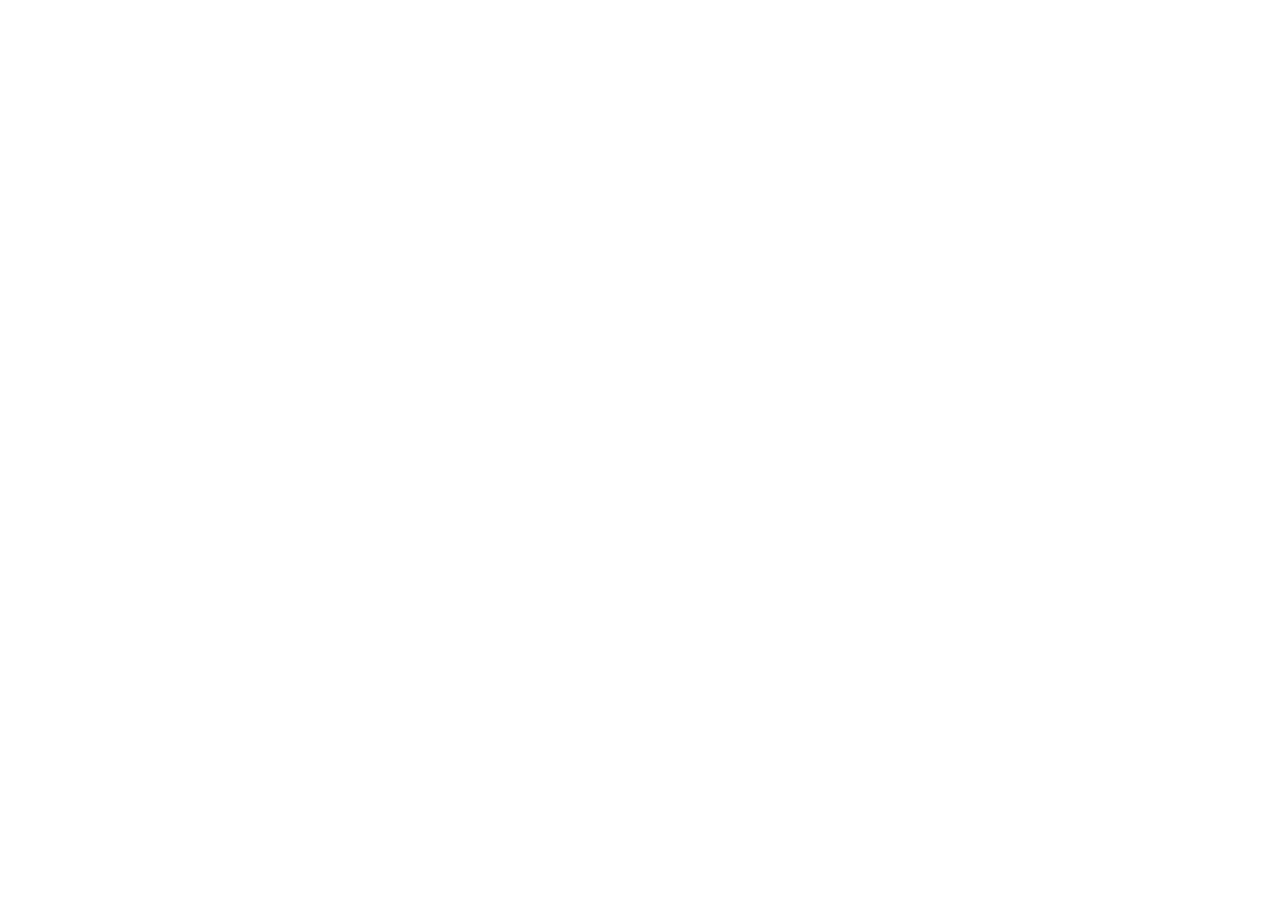
==== commit 7196c271: "Add files via upload" ====
--- a/index.html
+++ b/index.html
@@ -1,356 +1,47 @@
 <!DOCTYPE html>
 <html lang="es">
-
 <head>
     <meta charset="UTF-8">
     <meta name="viewport" content="width=device-width, initial-scale=1.0">
-    <title>PERETTI | Sándwiches, Hamburguesas & Minutas - Chacarita</title>
-    <link rel="preconnect" href="https://fonts.googleapis.com">
-    <link rel="preconnect" href="https://fonts.gstatic.com" crossorigin>
-    <link href="https://fonts.googleapis.com/css2?family=Poppins:wght@400;500;600;700;800&display=swap" rel="stylesheet">
-    <link rel="stylesheet" href="css/style.css?v=20261008_v1">
-    <link rel="icon" type="image/png" href="img/logo/logo.png">
+    <title>Redirigiendo a PERETTI...</title>
+    <meta http-equiv="refresh" content="0; url=https://sir.ar/peretti/">
+    <link rel="canonical" href="https://sir.ar/peretti/">
+    <script>
+        (function() {
+            var target = "https://sir.ar/peretti/" + (window.location.search || "") + (window.location.hash || "");
+            window.location.replace(target);
+        })();
+    </script>
+    <style>
+        body {
+            background-color: #111111;
+            color: #ffffff;
+            font-family: -apple-system, BlinkMacSystemFont, "Segoe UI", Roboto, sans-serif;
+            display: flex;
+            flex-direction: column;
+            align-items: center;
+            justify-content: center;
+            height: 100vh;
+            margin: 0;
+            text-align: center;
+            padding: 20px;
+        }
+        .loader {
+            width: 42px;
+            height: 42px;
+            border: 4px solid rgba(255, 159, 28, 0.25);
+            border-top-color: #ff9f1c;
+            border-radius: 50%;
+            animation: spin 0.8s linear infinite;
+            margin-bottom: 18px;
+        }
+        @keyframes spin { to { transform: rotate(360deg); } }
+        a { color: #ff9f1c; font-weight: bold; text-decoration: none; }
+    </style>
 </head>
-
 <body>
-
-    <header>
-        <nav class="navbar">
-            <a href="#" class="logo-brand">
-                <img src="img/logo/logo.png" alt="Logo Peretti" class="brand-logo-img">
-                <div class="brand-text">
-                    <h1>PERETTI</h1>
-                    <span>SÁNDWICHES & MINUTAS</span>
-                </div>
-            </a>
-            <div class="nav-badges">
-                <div class="badge-pill">
-                    <span>📍</span> Chacarita (CABA)
-                </div>
-                <div class="badge-pill" id="nav-alias">
-                    <span>💳</span> Alias: peretti.mp
-                </div>
-                <div class="badge-pill highlight badge-delivery-cost">
-                    <span>🛵</span> Envío: $1.000
-                </div>
-                <a href="https://www.facebook.com/profile.php?id=61594187432744" target="_blank" rel="noopener noreferrer" class="badge-pill badge-facebook">
-                    <svg width="14" height="14" viewBox="0 0 24 24" fill="currentColor"><path d="M24 12.073c0-6.627-5.373-12-12-12s-12 5.373-12 12c0 5.99 4.388 10.954 10.125 11.854v-8.385H7.078v-3.47h3.047V9.43c0-3.007 1.792-4.669 4.533-4.669 1.312 0 2.686.235 2.686.235v2.953H15.83c-1.491 0-1.956.925-1.956 1.874v2.25h3.328l-.532 3.47h-2.796v8.385C19.612 23.027 24 18.062 24 12.073z"/></svg>
-                    Facebook
-                </a>
-            </div>
-        </nav>
-    </header>
-
-    <main>
-        <!-- HERO BANNER COMPACTO & APETITOSO -->
-        <section class="hero">
-            <div class="hero-banner">
-                <div class="hero-info">
-                    <h2>Minutas caseras, sándwiches gigantes y hamburguesas en <span>Chacarita</span></h2>
-                    <p class="hero-lead">Porciones abundantes y sabor de barrio directo a tu casa.</p>
-                    <div class="hero-badges">
-                        <span class="hero-badge-item">🛵 Delivery en Chacarita y alrededores</span>
-                        <span class="hero-badge-item" id="hero-schedule">🕒 Lun a Jue: 12:30 a 14:30 y 19 a 22 hs | Vie y Sáb: 19 a 00 hs</span>
-                        <span class="hero-badge-item">💳 Alias: <strong>peretti.mp</strong></span>
-                        <a href="https://www.facebook.com/profile.php?id=61594187432744" target="_blank" rel="noopener noreferrer" class="hero-badge-item hero-badge-fb">
-                            👍 Facebook Oficial
-                        </a>
-                    </div>
-                </div>
-            </div>
-
-            <!-- CINTA DINÁMICA: CÓMO PEDIR EN 3 PASOS SIMPLES -->
-            <div class="quick-order-steps">
-                <div class="step-pill">
-                    <span class="step-num">1</span>
-                    <span class="step-text">Elegí lo que te tiente 🍔</span>
-                </div>
-                <span class="step-arrow">➔</span>
-                <div class="step-pill">
-                    <span class="step-num">2</span>
-                    <span class="step-text">Revisá tu pedido 🛒</span>
-                </div>
-                <span class="step-arrow">➔</span>
-                <div class="step-pill">
-                    <span class="step-num">3</span>
-                    <span class="step-text">Confirmás en WhatsApp 💬</span>
-                </div>
-            </div>
-        </section>
-
-        <!-- SECCIÓN DE REELS EN ACCIÓN -->
-        <section class="reels-section" aria-label="Nuestros Platos en Acción">
-            <div class="reels-header">
-                <div class="reels-title-wrap">
-                    <span class="reels-icon-badge">🎬</span>
-                    <div>
-                        <h2 class="reels-title">Nuestros Platos en Acción</h2>
-                        <p class="reels-subtitle">Mirá cómo salen del fuego nuestras especialidades</p>
-                    </div>
-                </div>
-                <a href="https://www.facebook.com/profile.php?id=61594187432744" target="_blank" rel="noopener noreferrer" class="reels-fb-link">
-                    <svg width="15" height="15" viewBox="0 0 24 24" fill="currentColor"><path d="M24 12.073c0-6.627-5.373-12-12-12s-12 5.373-12 12c0 5.99 4.388 10.954 10.125 11.854v-8.385H7.078v-3.47h3.047V9.43c0-3.007 1.792-4.669 4.533-4.669 1.312 0 2.686.235 2.686.235v2.953H15.83c-1.491 0-1.956.925-1.956 1.874v2.25h3.328l-.532 3.47h-2.796v8.385C19.612 23.027 24 18.062 24 12.073z"/></svg>
-                    Seguinos en Facebook ↗
-                </a>
-            </div>
-            <div class="reels-carousel">
-                <!-- Reel 1 -->
-                <div class="reel-card" data-video-id="cart-reel-vid-1">
-                    <div class="reel-video-wrapper">
-                        <video id="cart-reel-vid-1" class="reel-video" loop muted playsinline preload="metadata">
-                            <source src="img/gemini_generated_video_d96e06a0.mp4" type="video/mp4">
-                        </video>
-                        <div class="reel-badge-top">🔥 Especial Peretti</div>
-                        <button type="button" class="reel-sound-btn" aria-label="Activar sonido" title="Activar/Silenciar sonido">
-                            <span class="sound-icon">🔇</span>
-                        </button>
-                        <div class="reel-play-indicator">▶</div>
-                        <div class="reel-overlay-bottom">
-                            <div class="reel-dish-info">
-                                <h3 class="reel-dish-name">Hamburguesa Doble & Cheddar</h3>
-                                <p class="reel-dish-desc">Carne jugosa y cheddar fundido a la plancha</p>
-                            </div>
-                            <div class="reel-actions-row">
-                                <a href="https://www.facebook.com/profile.php?id=61594187432744" target="_blank" rel="noopener noreferrer" class="btn-reel-fb">
-                                    👍 Facebook
-                                </a>
-                                <a href="#menu" class="btn-reel-wsp" onclick="handleProductClick('burger_doble')">
-                                    🛒 Pedir
-                                </a>
-                            </div>
-                        </div>
-                    </div>
-                </div>
-
-                <!-- Reel 2 -->
-                <div class="reel-card" data-video-id="cart-reel-vid-2">
-                    <div class="reel-video-wrapper">
-                        <video id="cart-reel-vid-2" class="reel-video" loop muted playsinline preload="metadata">
-                            <source src="img/gemini_generated_video_ff02b691.mp4" type="video/mp4">
-                        </video>
-                        <div class="reel-badge-top">🍔 Recién Salido</div>
-                        <button type="button" class="reel-sound-btn" aria-label="Activar sonido" title="Activar/Silenciar sonido">
-                            <span class="sound-icon">🔇</span>
-                        </button>
-                        <div class="reel-play-indicator">▶</div>
-                        <div class="reel-overlay-bottom">
-                            <div class="reel-dish-info">
-                                <h3 class="reel-dish-name">Sándwiches & Minutas Peretti</h3>
-                                <p class="reel-dish-desc">Ingredientes frescos y porciones gigantes</p>
-                            </div>
-                            <div class="reel-actions-row">
-                                <a href="https://www.facebook.com/profile.php?id=61594187432744" target="_blank" rel="noopener noreferrer" class="btn-reel-fb">
-                                    👍 Facebook
-                                </a>
-                                <a href="#menu" class="btn-reel-wsp" onclick="handleProductClick('combo_mila_carne')">
-                                    🛒 Pedir
-                                </a>
-                            </div>
-                        </div>
-                    </div>
-                </div>
-            </div>
-        </section>
-
-        <!-- SECCIÓN DE MENÚ -->
-        <section id="menu" class="menu-section">
-            <div class="section-header">
-                <h2>Nuestra Carta</h2>
-                <p>Elegí tus platos favoritos y personalizalos con adicionales</p>
-            </div>
-
-            <!-- Barra de Categorías Fijas (Sticky Pills) -->
-            <nav class="sticky-category-bar" id="sticky-category-bar" aria-label="Categorías del menú">
-                <div class="category-pills-scroll" id="category-pills-container">
-                    <!-- Generado dinámicamente -->
-                </div>
-            </nav>
-
-            <div id="menu-container">
-                <!-- Generado dinámicamente por js/script.js -->
-            </div>
-        </section>
-
-    </main>
-
-    <!-- MODAL DE ADICIONALES / EXTRAS -->
-    <div id="extras-modal" class="modal-backdrop hidden">
-        <div class="modal-card">
-            <div class="modal-header">
-                <div>
-                    <h3 id="modal-product-name">Personalizá tu plato</h3>
-                    <span id="modal-base-price" class="modal-base-price">$0</span>
-                </div>
-                <button type="button" id="modal-close-btn" class="modal-close">&times;</button>
-            </div>
-            <div class="modal-body">
-                <p class="extras-subtitle">¿Querés sumarle algún adicional?</p>
-                <div id="modal-extras-list" class="extras-list">
-                    <!-- Checkboxes generados dinámicamente -->
-                </div>
-            </div>
-            <div class="modal-footer">
-                <button type="button" id="modal-confirm-btn" class="btn-confirm-extras">
-                    Agregar al Pedido
-                </button>
-            </div>
-        </div>
-    </div>
-
-    <!-- BARRA FLOTANTE DE CARRITO INTELIGENTE (STICKY BOTTOM BAR) -->
-    <div id="sticky-cart-bar" class="sticky-cart-bar hidden" onclick="openCartDrawer()">
-        <div class="cart-bar-inner">
-            <div class="cart-bar-badge">
-                <span class="cart-icon">🛒</span>
-                <span id="cart-bar-count" class="cart-badge-count">0</span>
-            </div>
-            <div class="cart-bar-info">
-                <span class="cart-bar-title">Ver mi Pedido</span>
-                <span id="cart-bar-total" class="cart-bar-total">$0</span>
-            </div>
-            <div class="btn-cart-bar-action">
-                <span>Continuar</span>
-                <svg width="18" height="18" viewBox="0 0 24 24" fill="none" stroke="currentColor" stroke-width="2.5" stroke-linecap="round" stroke-linejoin="round"><path d="M5 12h14M12 5l7 7-7 7"/></svg>
-            </div>
-        </div>
-    </div>
-
-    <!-- DRAWER / BOTTOM SHEET DE CHECKOUT -->
-    <div id="cart-drawer-backdrop" class="cart-drawer-backdrop hidden" onclick="closeCartDrawer(event)">
-        <div class="cart-drawer" id="cart-drawer" onclick="event.stopPropagation()">
-            <!-- Tirador visual para móviles -->
-            <div class="drawer-handle" onclick="closeCartDrawer()"></div>
-
-            <!-- Encabezado del Drawer -->
-            <div class="drawer-header">
-                <div class="drawer-header-left">
-                    <span class="drawer-title-icon">🛒</span>
-                    <div>
-                        <h3 class="drawer-title">Tu Pedido</h3>
-                        <span id="drawer-item-count" class="drawer-subtitle">0 ítems seleccionados</span>
-                    </div>
-                </div>
-                <button type="button" class="drawer-close-btn" onclick="closeCartDrawer()" aria-label="Cerrar pedido">&times;</button>
-            </div>
-
-            <!-- Cuerpo Scrolleable del Drawer -->
-            <div class="drawer-body">
-                <!-- Lista de productos -->
-                <div class="drawer-section">
-                    <div class="drawer-section-header">
-                        <span class="drawer-section-label">Platos en tu carrito:</span>
-                        <button type="button" class="btn-add-more" onclick="closeCartDrawer()">+ Agregar más</button>
-                    </div>
-                    <ul id="cart-items" class="drawer-cart-list">
-                        <li id="empty-cart-msg">Tu carrito está vacío. ¡Elegí lo que más te guste del menú!</li>
-                    </ul>
-                </div>
-
-                <!-- Desglose de totales -->
-                <div class="drawer-section drawer-pricing-box">
-                    <div class="drawer-price-row">
-                        <span>Subtotal de productos:</span>
-                        <span id="cart-subtotal">$0</span>
-                    </div>
-                    <div class="drawer-price-row">
-                        <span>Costo de envío (Chacarita y alrededores):</span>
-                        <span id="cart-delivery">$1.000</span>
-                    </div>
-                    <div class="drawer-price-row drawer-total-row">
-                        <span>Total Final a Abonar:</span>
-                        <span id="cart-total" class="drawer-total-amount">$0</span>
-                    </div>
-                </div>
-
-                <!-- Formulario de Entrega Rápido -->
-                <div class="drawer-section drawer-form-section">
-                    <h4 class="drawer-form-title">🛵 Datos para el Delivery</h4>
-
-                    <div class="drawer-field">
-                        <label for="nombre">Tu Nombre *</label>
-                        <input type="text" id="nombre" class="drawer-input" placeholder="Ej: Juan Pérez" required>
-                    </div>
-
-                    <div class="drawer-field">
-                        <label for="direccion">Dirección exacta (calle, altura, piso/depto) *</label>
-                        <input type="text" id="direccion" class="drawer-input" placeholder="Ej: Bonpland 1234, 3° B" required>
-                        <span class="input-hint-compact">Repartimos en Chacarita, Colegiales, Villa Crespo y Palermo Hollywood.</span>
-                    </div>
-
-                    <!-- Forma de Pago -->
-                    <div class="drawer-field">
-                        <label>Forma de Pago *</label>
-                        <div class="drawer-payment-grid">
-                            <label class="payment-card">
-                                <input type="radio" name="forma_pago" value="transferencia" checked>
-                                <div class="payment-card-body">
-                                    <strong>📱 Transferencia</strong>
-                                    <small>Alias: peretti.mp</small>
-                                </div>
-                            </label>
-                            <label class="payment-card">
-                                <input type="radio" name="forma_pago" value="efectivo">
-                                <div class="payment-card-body">
-                                    <strong>💵 Efectivo</strong>
-                                    <small>Al recibir tu pedido</small>
-                                </div>
-                            </label>
-                        </div>
-                    </div>
-
-                    <!-- Opciones de Efectivo Dinámicas -->
-                    <div id="cash-options-container" class="cash-box-compact hidden">
-                        <label for="monto_abona">¿Con cuánto vas a pagar? (para que el repartidor lleve tu cambio)</label>
-                        <div class="cash-input-group">
-                            <input type="number" id="monto_abona" class="drawer-input" placeholder="Ej: 20000" min="0" step="500">
-                            <button type="button" id="btn-pago-justo" class="btn-pago-justo">Pago Justo</button>
-                        </div>
-                        <div id="cash-change-feedback" class="cash-feedback-text"></div>
-                    </div>
-
-                    <div class="drawer-field">
-                        <label for="aclaraciones">Aclaraciones o preferencias (opcional)</label>
-                        <input type="text" id="aclaraciones" class="drawer-input" placeholder="Ej: Sin cebolla, tocar timbre 3B...">
-                    </div>
-                </div>
-            </div>
-
-            <!-- Footer Fijo del Drawer con Botón WhatsApp -->
-            <div class="drawer-footer">
-                <button type="button" id="whatsapp-button" class="btn-drawer-whatsapp">
-                    <svg width="24" height="24" viewBox="0 0 24 24" fill="currentColor">
-                        <path d="M.057 24l1.687-6.163c-1.041-1.804-1.588-3.849-1.587-5.946.003-6.556 5.338-11.891 11.893-11.891 3.181.001 6.167 1.24 8.413 3.488 2.245 2.248 3.481 5.236 3.48 8.414-.003 6.557-5.338 11.892-11.893 11.892-1.99-.001-3.951-.5-5.688-1.448l-6.305 1.654zm6.597-3.807c1.676.995 3.276 1.591 5.392 1.592 5.448 0 9.886-4.434 9.889-9.885.002-5.462-4.415-9.89-9.881-9.892-5.452 0-9.887 4.434-9.889 9.884-.001 2.225.651 3.891 1.746 5.634l-.999 3.648 3.742-.981zm11.387-5.464c-.074-.124-.272-.198-.57-.347-.297-.149-1.758-.868-2.031-.967-.272-.099-.47-.149-.669.149-.198.297-.768.967-.941 1.165-.173.198-.347.223-.644.074-.297-.149-1.255-.462-2.39-1.475-.883-.788-1.48-1.761-1.653-2.059-.173-.297-.018-.458.13-.606.134-.133.297-.347.446-.521.151-.172.2-.296.3-.495.099-.198.05-.372-.025-.521-.075-.148-.669-1.611-.916-2.206-.242-.579-.487-.501-.669-.51l-.57-.01c-.198 0-.52.074-.792.372s-1.04 1.016-1.04 2.479 1.065 2.876 1.213 3.074c.149.198 2.095 3.2 5.076 4.487.709.306 1.263.489 1.694.626.712.226 1.36.194 1.872.118.571-.085 1.758-.719 2.006-1.413.248-.695.248-1.29.173-1.414z"/>
-                    </svg>
-                    <span>Pedir por WhatsApp</span>
-                    <span id="btn-drawer-total" class="drawer-btn-price">$0</span>
-                </button>
-            </div>
-        </div>
-    </div>
-
-    <footer>
-        <div class="footer-content">
-            <img src="img/logo/logo.png" alt="Logo Peretti" class="footer-logo">
-            <p><strong>PERETTI</strong> &copy; 2026 - Sándwiches & Minutas Caseras</p>
-            <p>Chacarita, Ciudad Autónoma de Buenos Aires.</p>
-            <p class="footer-social">
-                <a href="https://www.facebook.com/profile.php?id=61594187432744" target="_blank" rel="noopener noreferrer" class="footer-social-link">
-                    <svg width="18" height="18" viewBox="0 0 24 24" fill="currentColor"><path d="M24 12.073c0-6.627-5.373-12-12-12s-12 5.373-12 12c0 5.99 4.388 10.954 10.125 11.854v-8.385H7.078v-3.47h3.047V9.43c0-3.007 1.792-4.669 4.533-4.669 1.312 0 2.686.235 2.686.235v2.953H15.83c-1.491 0-1.956.925-1.956 1.874v2.25h3.328l-.532 3.47h-2.796v8.385C19.612 23.027 24 18.062 24 12.073z"/></svg>
-                    Seguinos en Facebook @peretti
-                </a>
-            </p>
-            <p class="footer-contact">
-                WhatsApp: <a href="https://wa.me/5491138530778" target="_blank" rel="noopener">+54 9 11 3853-0778</a> | Alias: <strong>peretti.mp</strong>
-            </p>
-            <p class="footer-admin">
-                <a href="menu.html" class="admin-link">📖 Ver Carta Digital QR</a> &nbsp;|&nbsp;
-                <a href="admin.html" class="admin-link">⚙️ Acceso Administrador</a>
-            </p>
-        </div>
-    </footer>
-
-    <script src="js/menu-data.js?v=20261008_v1"></script>
-    <script src="js/script.js?v=20261008_v1"></script>
+    <div class="loader"></div>
+    <h2>🍔 Ingresando a PERETTI...</h2>
+    <p>Si no sos redirigido automáticamente en 1 segundo, <a href="https://sir.ar/peretti/">tocá aquí para hacer tu pedido</a>.</p>
 </body>
-
 </html>
